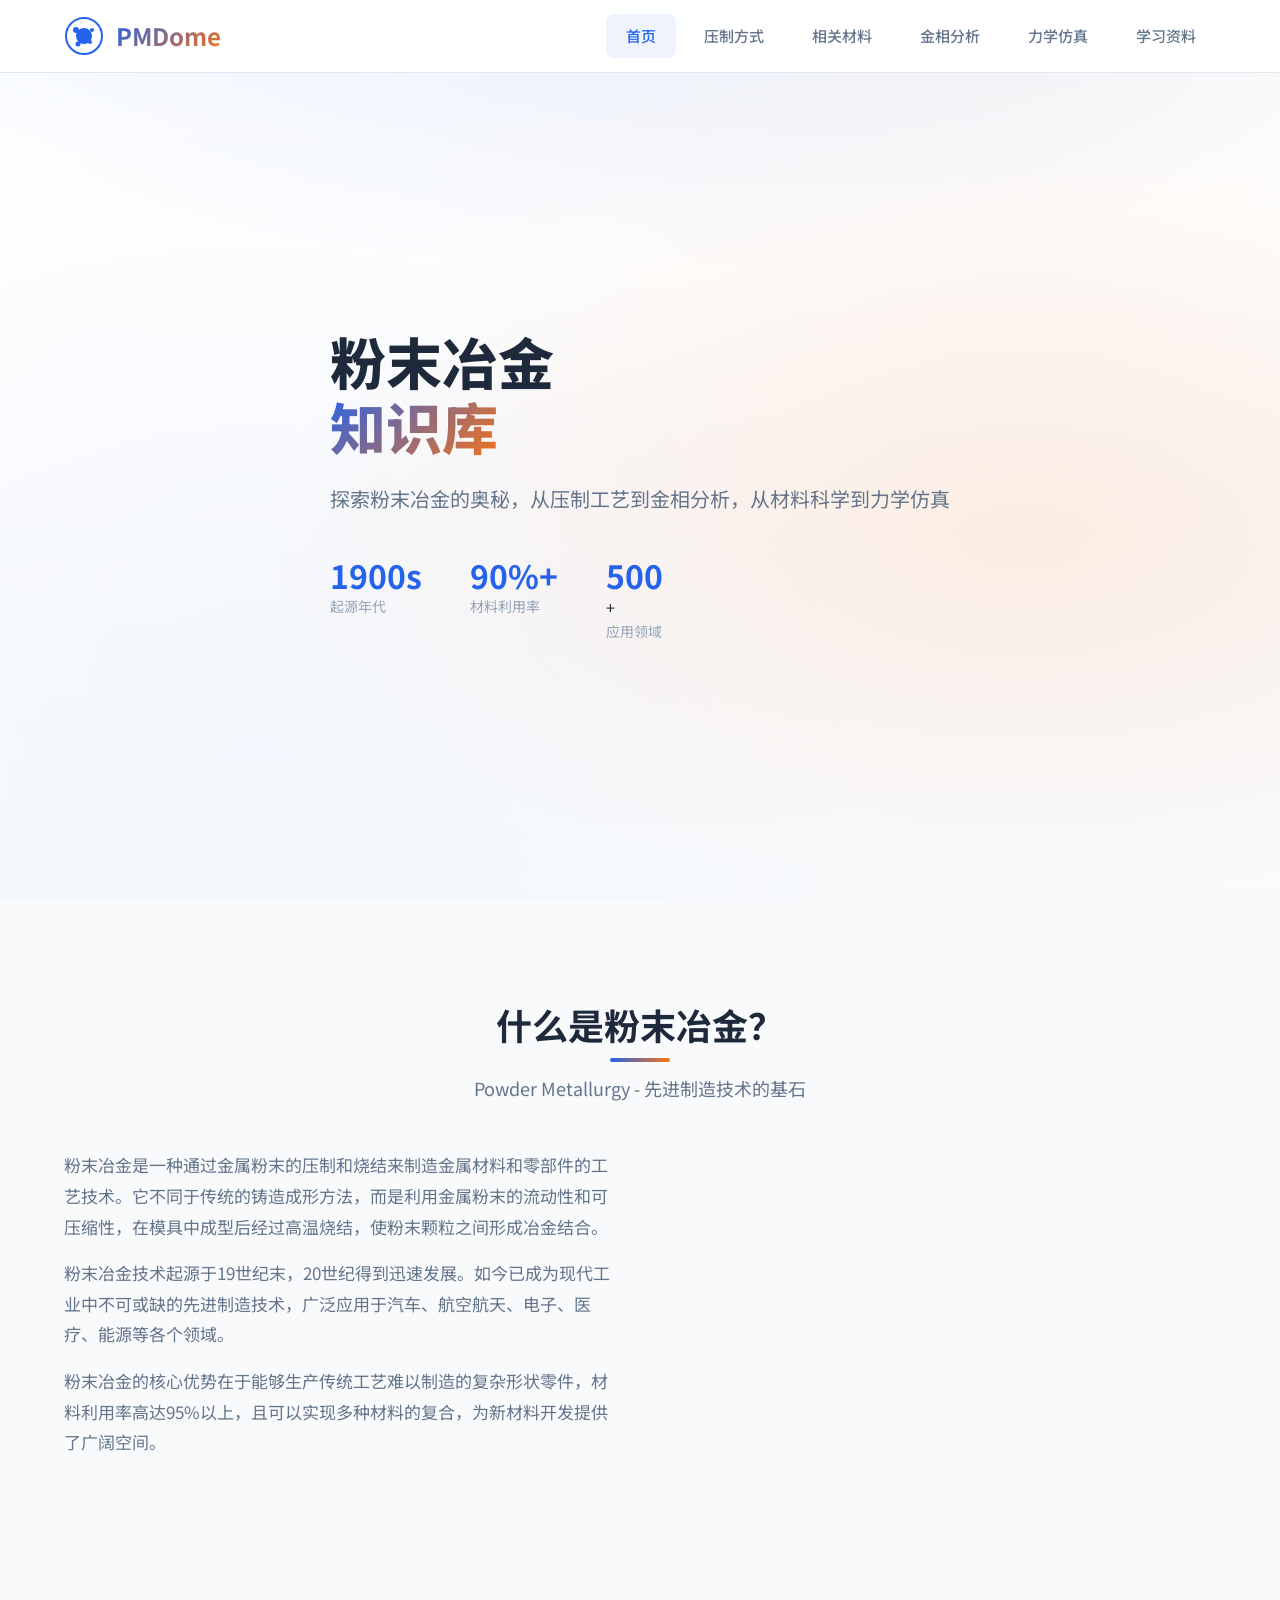
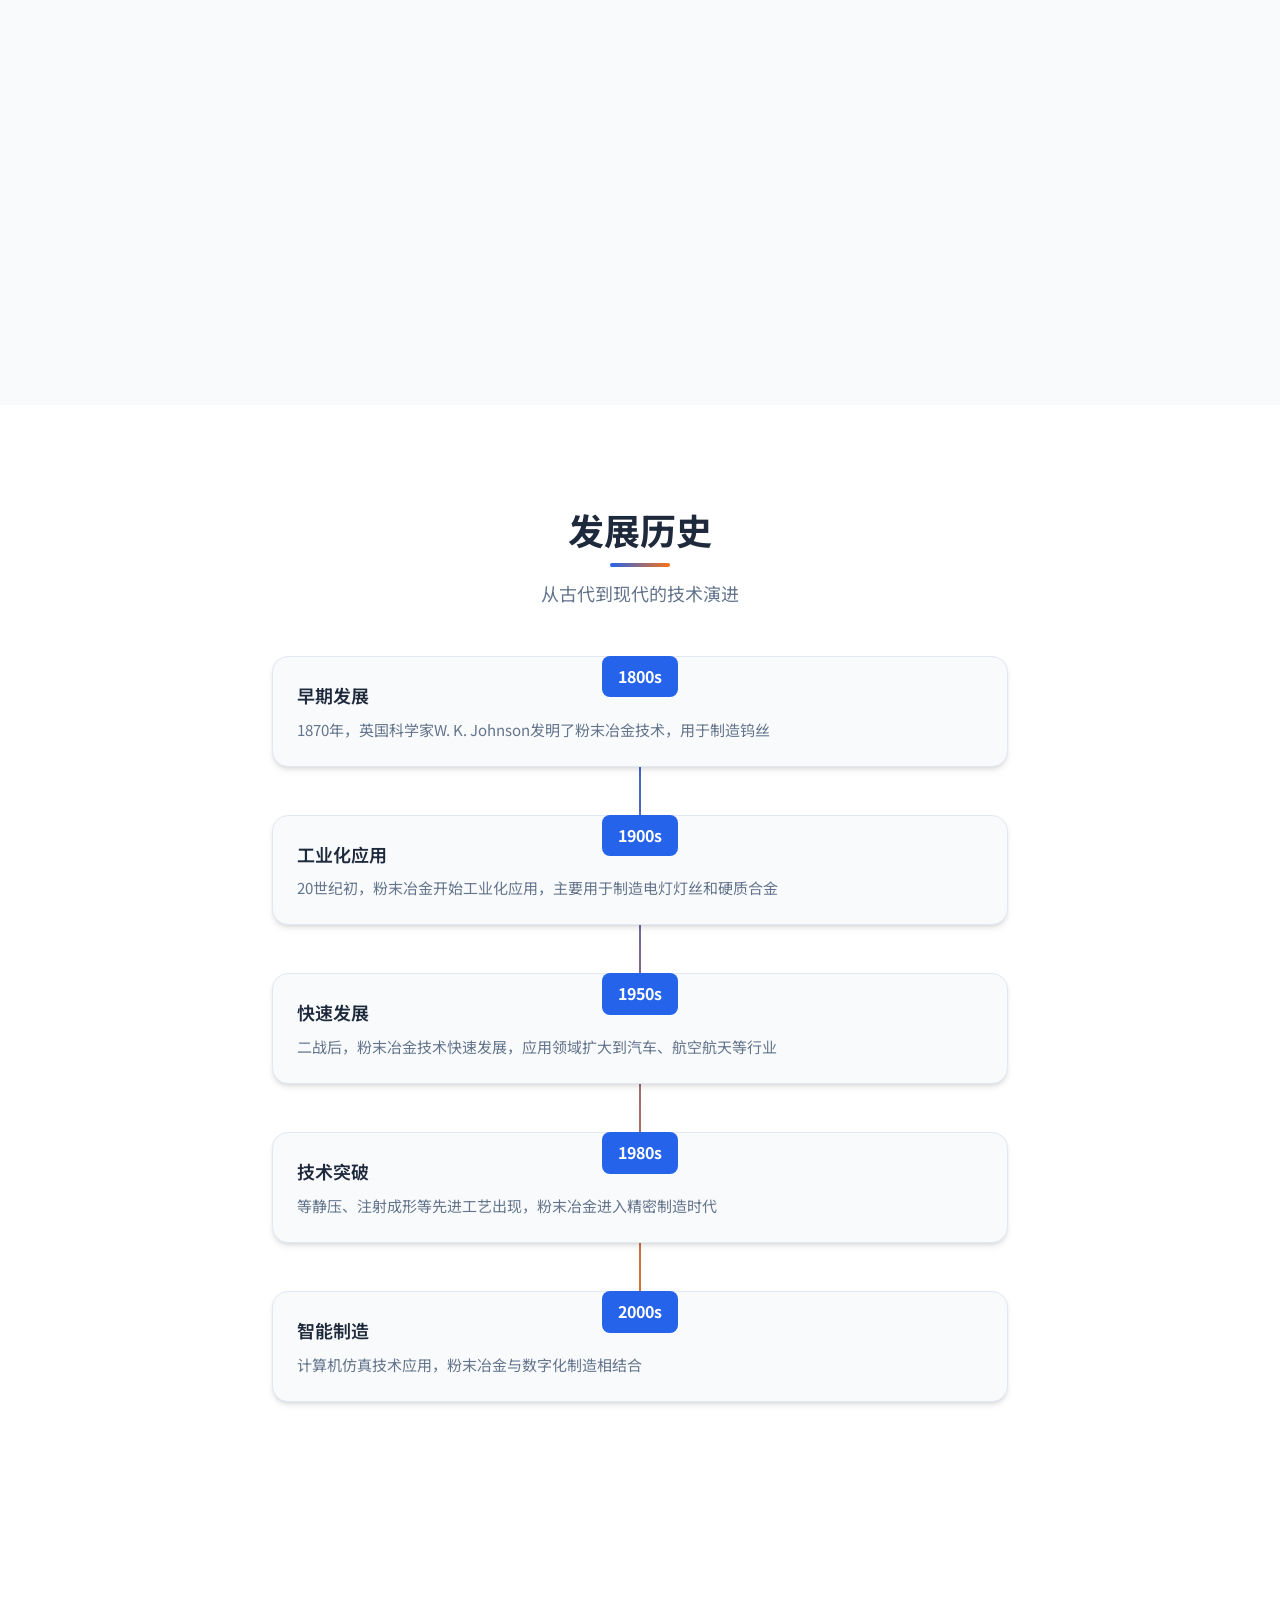
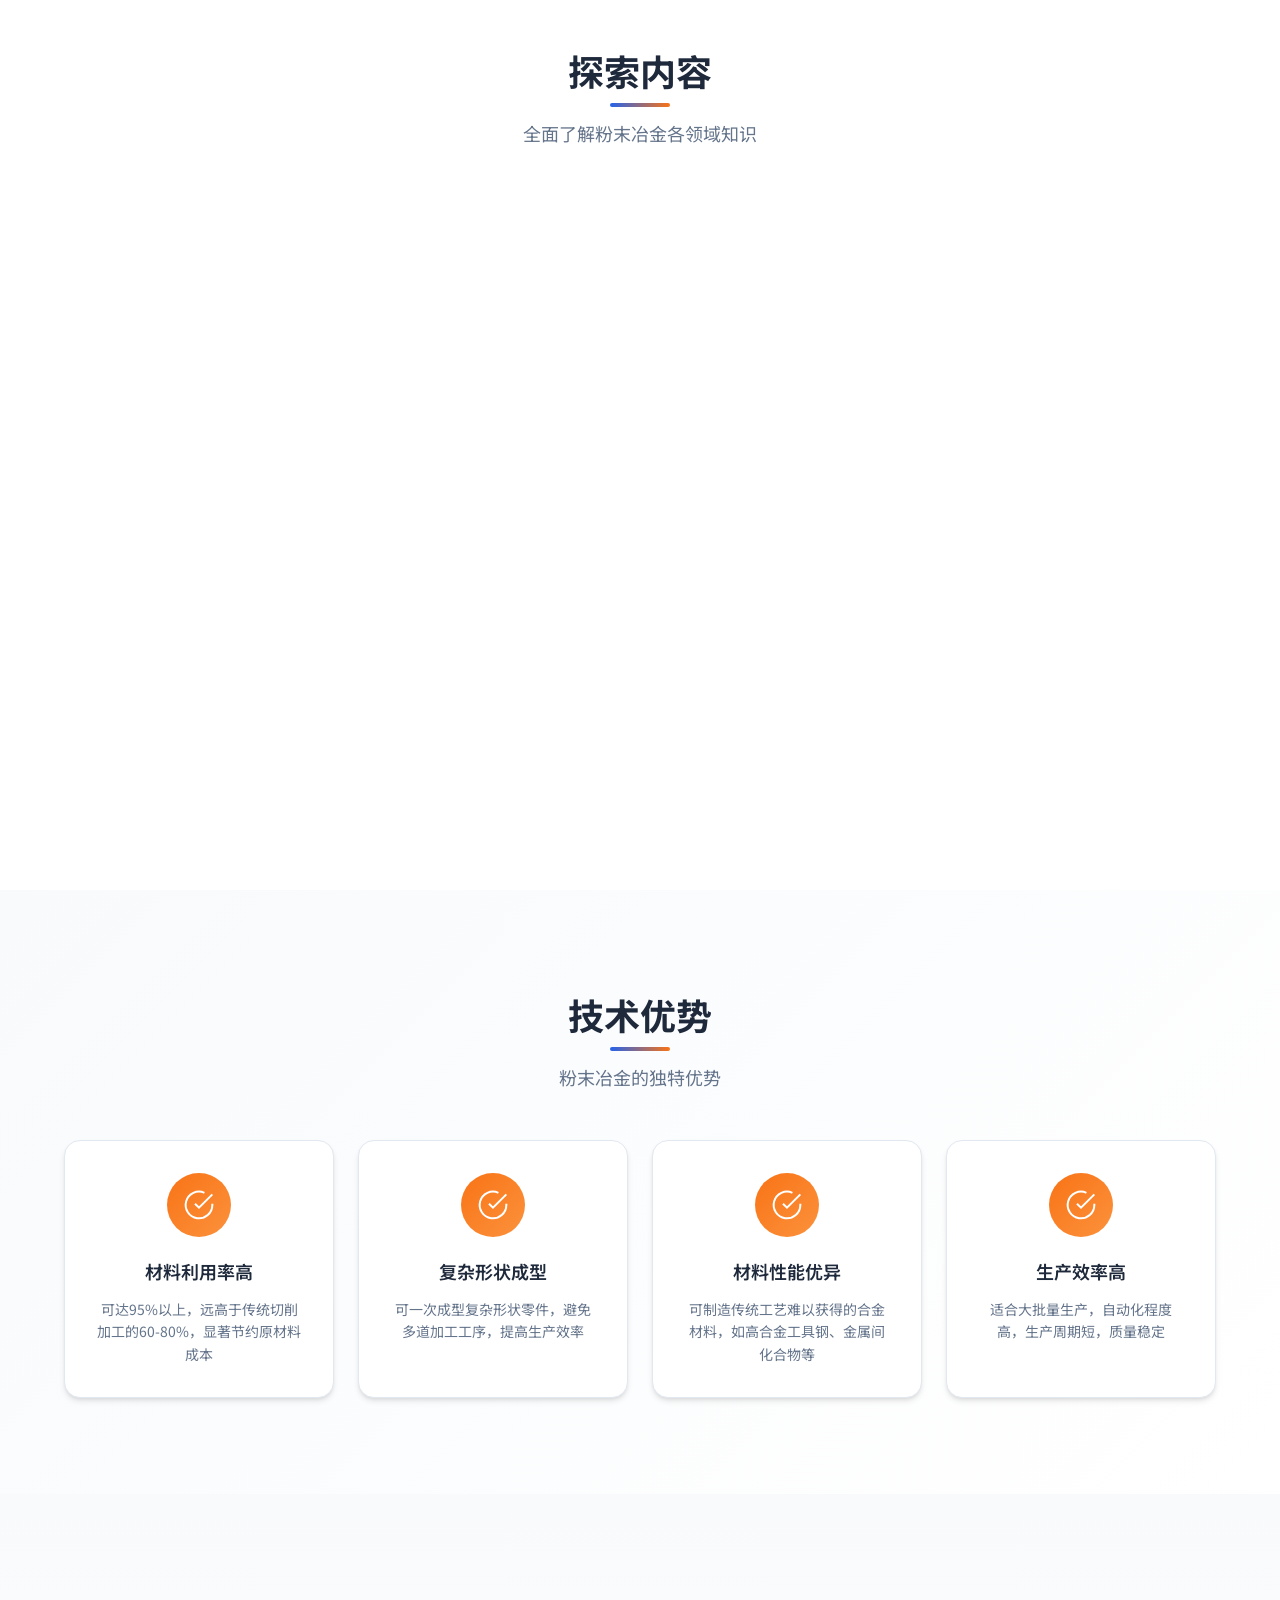
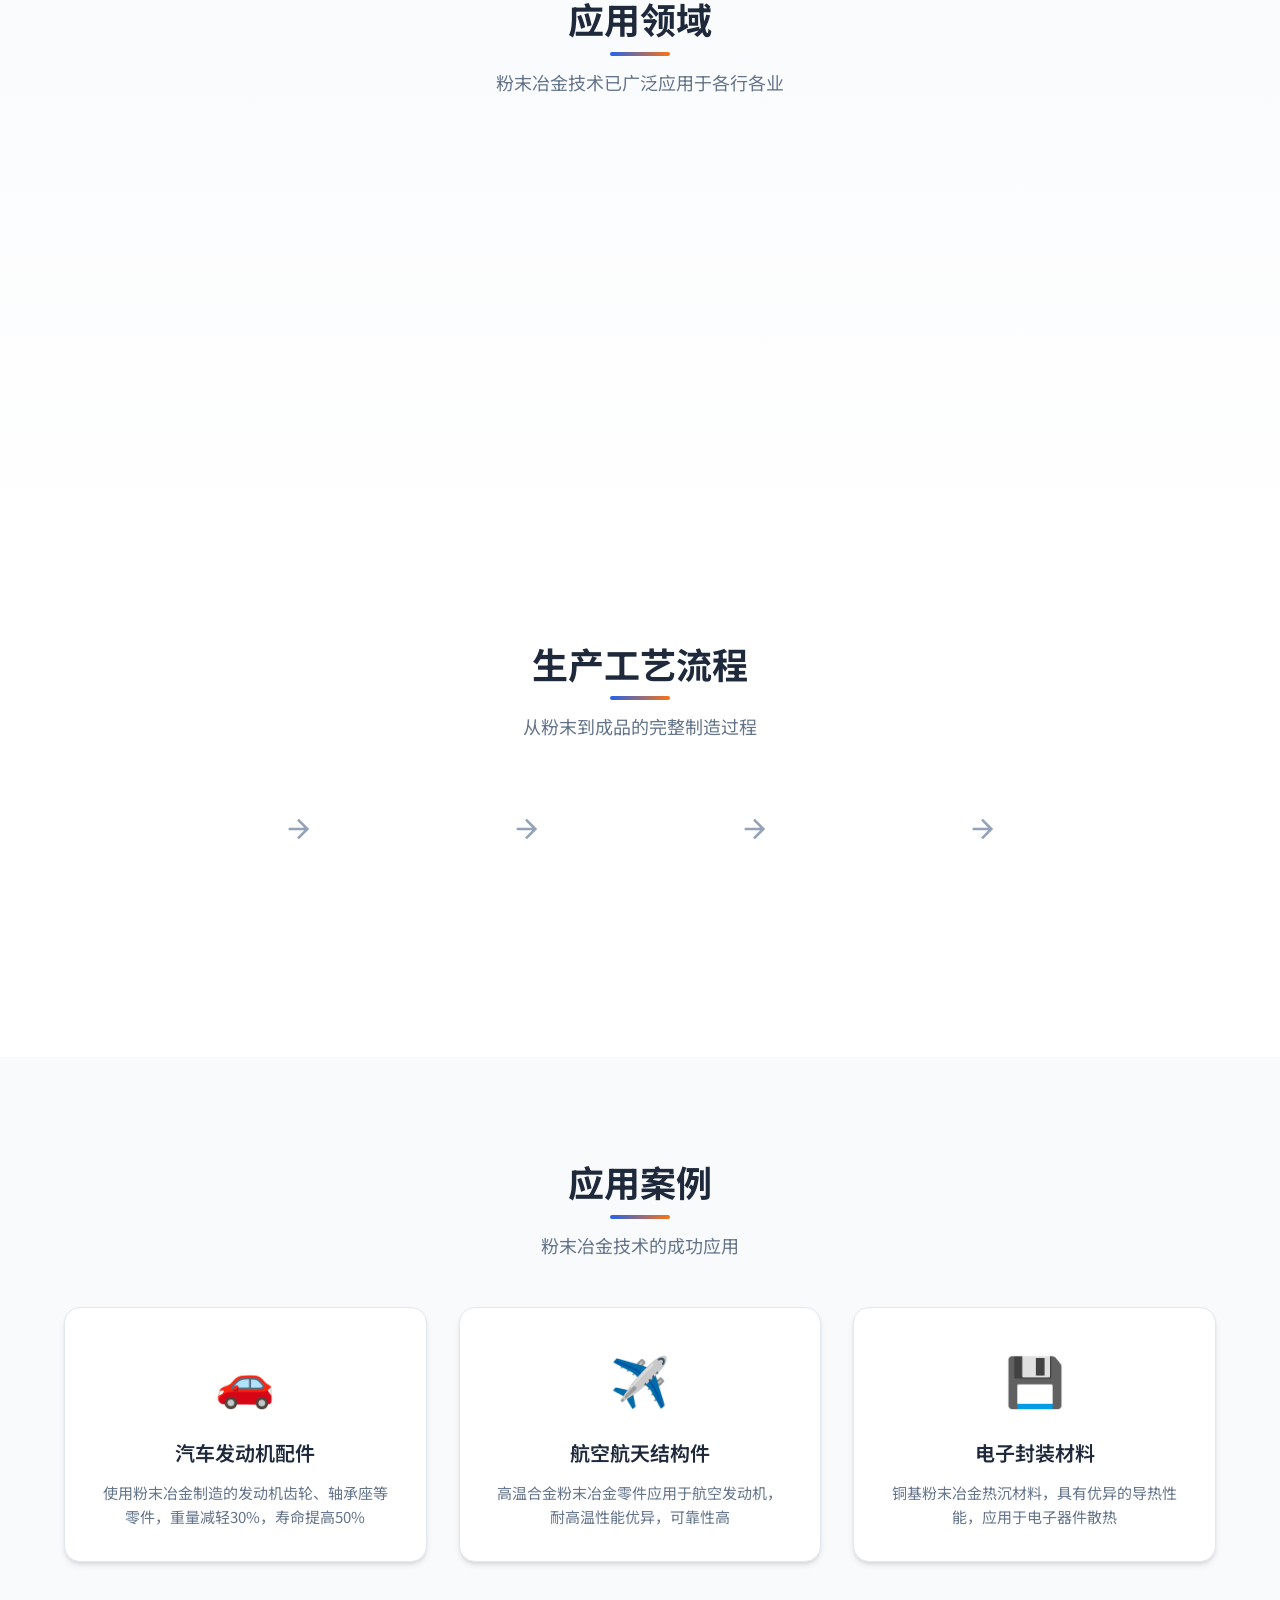
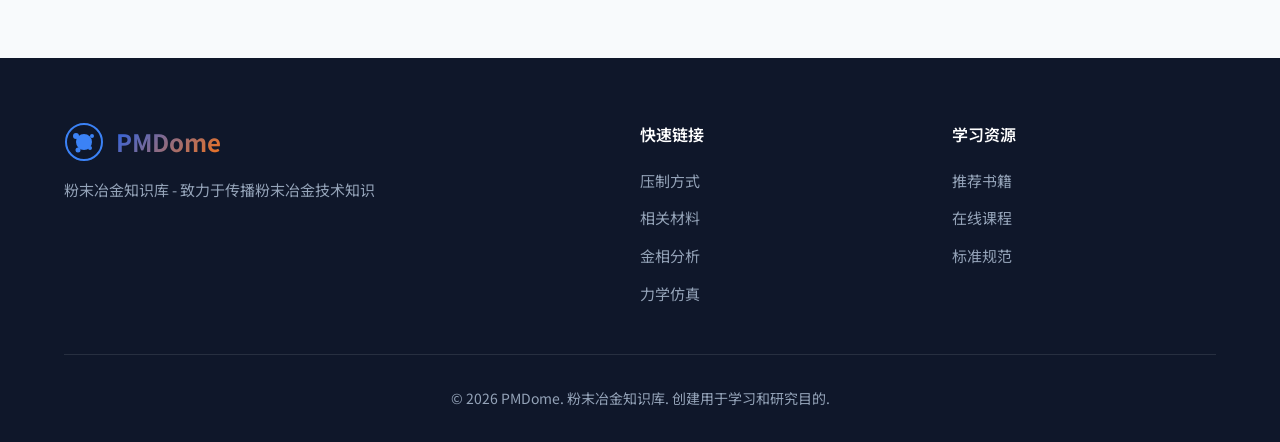
==== index.html @ c0cbd0a1 "Add files via upload" ====
<!DOCTYPE html>
<html lang="zh-CN">
<head>
    <meta charset="UTF-8">
    <meta name="viewport" content="width=device-width, initial-scale=1.0">
    <title>粉末冶金知识库 | PMDome</title>
    <link rel="stylesheet" href="css/style.css">
    <link rel="preconnect" href="https://fonts.googleapis.com">
    <link rel="preconnect" href="https://fonts.gstatic.com" crossorigin>
    <link href="https://fonts.googleapis.com/css2?family=Noto+Sans+SC:wght@300;400;500;700&family=Roboto:wght@300;400;500;700&display=swap" rel="stylesheet">
</head>
<body>
    <header class="header">
        <div class="container">
            <div class="logo">
                <svg class="logo-icon" viewBox="0 0 40 40" fill="none" xmlns="http://www.w3.org/2000/svg">
                    <circle cx="20" cy="20" r="18" stroke="currentColor" stroke-width="2"/>
                    <circle cx="20" cy="20" r="8" fill="currentColor"/>
                    <circle cx="12" cy="14" r="3" fill="currentColor"/>
                    <circle cx="28" cy="14" r="2" fill="currentColor"/>
                    <circle cx="14" cy="28" r="2.5" fill="currentColor"/>
                    <circle cx="26" cy="26" r="2" fill="currentColor"/>
                </svg>
                <span class="logo-text">PMDome</span>
            </div>
            <nav class="nav">
                <a href="index.html" class="nav-link active">首页</a>
                <a href="pages/compaction.html" class="nav-link">压制方式</a>
                <a href="pages/materials.html" class="nav-link">相关材料</a>
                <a href="pages/metallography.html" class="nav-link">金相分析</a>
                <a href="pages/simulation.html" class="nav-link">力学仿真</a>
                <a href="pages/resources.html" class="nav-link">学习资料</a>
            </nav>
            <button class="mobile-menu-btn" id="mobileMenuBtn">
                <span></span>
                <span></span>
                <span></span>
            </button>
        </div>
    </header>

    <main>
        <section class="hero">
            <div class="hero-bg"></div>
            <div class="container">
                <div class="hero-content">
                    <h1 class="hero-title">粉末冶金<br><span class="highlight">知识库</span></h1>
                    <p class="hero-subtitle">探索粉末冶金的奥秘，从压制工艺到金相分析，从材料科学到力学仿真</p>
                    <div class="hero-stats">
                        <div class="stat-item">
                            <span class="stat-number">1900s</span>
                            <span class="stat-label">起源年代</span>
                        </div>
                        <div class="stat-item">
                            <span class="stat-number">90%+</span>
                            <span class="stat-label">材料利用率</span>
                        </div>
                        <div class="stat-item">
                            <span class="stat-number">500</span>
                           + <span class="stat-label">应用领域</span>
                        </div>
                    </div>
                </div>
            </div>
        </section>

        <section class="intro">
            <div class="container">
                <div class="section-header">
                    <h2 class="section-title">什么是粉末冶金？</h2>
                    <p class="section-subtitle">Powder Metallurgy - 先进制造技术的基石</p>
                </div>
                <div class="intro-content">
                    <div class="intro-text">
                        <p>粉末冶金是一种通过金属粉末的压制和烧结来制造金属材料和零部件的工艺技术。它不同于传统的铸造成形方法，而是利用金属粉末的流动性和可压缩性，在模具中成型后经过高温烧结，使粉末颗粒之间形成冶金结合。</p>
                        <p>粉末冶金技术起源于19世纪末，20世纪得到迅速发展。如今已成为现代工业中不可或缺的先进制造技术，广泛应用于汽车、航空航天、电子、医疗、能源等各个领域。</p>
                        <p>粉末冶金的核心优势在于能够生产传统工艺难以制造的复杂形状零件，材料利用率高达95%以上，且可以实现多种材料的复合，为新材料开发提供了广阔空间。</p>
                    </div>
                    <div class="intro-features">
                        <div class="intro-card">
                            <div class="intro-icon">
                                <svg viewBox="0 0 24 24" fill="none" stroke="currentColor" stroke-width="1.5">
                                    <path d="M12 2L2 7l10 5 10-5-10-5zM2 17l10 5 10-5M2 12l10 5 10-5"/>
                                </svg>
                            </div>
                            <h3>工艺原理</h3>
                            <p>通过压制金属粉末成型并在保护气氛下烧结，生产金属材料或制品的工艺技术。</p>
                        </div>
                        <div class="intro-card">
                            <div class="intro-icon">
                                <svg viewBox="0 0 24 24" fill="none" stroke="currentColor" stroke-width="1.5">
                                    <circle cx="12" cy="12" r="3"/>
                                    <path d="M12 1v6m0 6v10M4.22 4.22l4.24 4.24m7.08 7.08l4.24 4.24M1 12h6m6 0h10M4.22 19.78l4.24-4.24m7.08-7.08l4.24-4.24"/>
                                </svg>
                            </div>
                            <h3>核心优势</h3>
                            <p>材料利用率高达95%以上，可实现复杂形状零件的一次成型，减少后续加工工序。</p>
                        </div>
                        <div class="intro-card">
                            <div class="intro-icon">
                                <svg viewBox="0 0 24 24" fill="none" stroke="currentColor" stroke-width="1.5">
                                    <path d="M14.7 6.3a1 1 0 0 0 0 1.4l1.6 1.6a1 1 0 0 0 1.4 0l3.77-3.77a6 6 0 0 1-7.94 7.94l-6.91 6.91a2.12 2.12 0 0 1-3-3l6.91-6.91a6 6 0 0 1 7.94-7.94l-3.76 3.76z"/>
                                </svg>
                            </div>
                            <h3>主要流程</h3>
                            <p>粉末制备 → 混合 → 压制成型 → 烧结 → 后处理，最终获得高性能金属制品。</p>
                        </div>
                    </div>
                </div>
            </div>
        </section>

        <section class="history">
            <div class="container">
                <div class="section-header">
                    <h2 class="section-title">发展历史</h2>
                    <p class="section-subtitle">从古代到现代的技术演进</p>
                </div>
                <div class="history-timeline">
                    <div class="timeline-item">
                        <div class="timeline-year">1800s</div>
                        <div class="timeline-content">
                            <h4>早期发展</h4>
                            <p>1870年，英国科学家W. K. Johnson发明了粉末冶金技术，用于制造钨丝</p>
                        </div>
                    </div>
                    <div class="timeline-item">
                        <div class="timeline-year">1900s</div>
                        <div class="timeline-content">
                            <h4>工业化应用</h4>
                            <p>20世纪初，粉末冶金开始工业化应用，主要用于制造电灯灯丝和硬质合金</p>
                        </div>
                    </div>
                    <div class="timeline-item">
                        <div class="timeline-year">1950s</div>
                        <div class="timeline-content">
                            <h4>快速发展</h4>
                            <p>二战后，粉末冶金技术快速发展，应用领域扩大到汽车、航空航天等行业</p>
                        </div>
                    </div>
                    <div class="timeline-item">
                        <div class="timeline-year">1980s</div>
                        <div class="timeline-content">
                            <h4>技术突破</h4>
                            <p>等静压、注射成形等先进工艺出现，粉末冶金进入精密制造时代</p>
                        </div>
                    </div>
                    <div class="timeline-item">
                        <div class="timeline-year">2000s</div>
                        <div class="timeline-content">
                            <h4>智能制造</h4>
                            <p>计算机仿真技术应用，粉末冶金与数字化制造相结合</p>
                        </div>
                    </div>
                </div>
            </div>
        </section>

        <section class="features">
            <div class="container">
                <div class="section-header">
                    <h2 class="section-title">探索内容</h2>
                    <p class="section-subtitle">全面了解粉末冶金各领域知识</p>
                </div>
                <div class="features-grid">
                    <a href="pages/compaction.html" class="feature-card">
                        <div class="feature-icon feature-1">
                            <svg viewBox="0 0 24 24" fill="none" stroke="currentColor" stroke-width="1.5">
                                <path d="M4 20h16M4 20V10m0 10l4-6m12 6V10m0 10l-4-6M12 4v6"/>
                            </svg>
                        </div>
                        <h3>压制方式</h3>
                        <p>手动压制、液压压制、等静压、粉末锻造等多种成型工艺介绍，详细讲解各工艺原理和应用场景</p>
                        <span class="feature-link">了解更多 →</span>
                    </a>
                    <a href="pages/materials.html" class="feature-card">
                        <div class="feature-icon feature-2">
                            <svg viewBox="0 0 24 24" fill="none" stroke="currentColor" stroke-width="1.5">
                                <path d="M20.84 4.61a5.5 5.5 0 0 0-7.78 0L12 5.67l-1.06-1.06a5.5 5.5 0 0 0-7.78 7.78l1.06 1.06L12 21.23l7.78-7.78 1.06-1.06a5.5 5.5 0 0 0 0-7.78z"/>
                            </svg>
                        </div>
                        <h3>相关材料</h3>
                        <p>铁基、铜基、钨基材料，硬质合金及复合材料详解，包括材料性能、应用领域和最新发展</p>
                        <span class="feature-link">了解更多 →</span>
                    </a>
                    <a href="pages/metallography.html" class="feature-card">
                        <div class="feature-icon feature-3">
                            <svg viewBox="0 0 24 24" fill="none" stroke="currentColor" stroke-width="1.5">
                                <circle cx="12" cy="12" r="10"/>
                                <circle cx="12" cy="12" r="6"/>
                                <circle cx="12" cy="12" r="2"/>
                            </svg>
                        </div>
                        <h3>金相分析</h3>
                        <p>样品制备、显微组织观察、孔隙分析与典型组织图谱，掌握粉末冶金材料的微观结构分析方法</p>
                        <span class="feature-link">了解更多 →</span>
                    </a>
                    <a href="pages/simulation.html" class="feature-card">
                        <div class="feature-icon feature-4">
                            <svg viewBox="0 0 24 24" fill="none" stroke="currentColor" stroke-width="1.5">
                                <rect x="2" y="3" width="20" height="14" rx="2" ry="2"/>
                                <path d="M8 21h8m-4-4v4"/>
                                <path d="M6 8l4 3-4 3m6 0h4"/>
                            </svg>
                        </div>
                        <h3>力学仿真</h3>
                        <p>压制、烧结过程仿真与有限元分析方法，利用数值模拟优化工艺参数</p>
                        <span class="feature-link">了解更多 →</span>
                    </a>
                </div>
            </div>
        </section>

        <section class="advantages">
            <div class="container">
                <div class="section-header">
                    <h2 class="section-title">技术优势</h2>
                    <p class="section-subtitle">粉末冶金的独特优势</p>
                </div>
                <div class="advantages-grid">
                    <div class="advantage-card">
                        <div class="advantage-icon">
                            <svg viewBox="0 0 24 24" fill="none" stroke="currentColor" stroke-width="1.5">
                                <path d="M22 11.08V12a10 10 0 1 1-5.93-9.14"/>
                                <polyline points="22 4 12 14.01 9 11.01"/>
                            </svg>
                        </div>
                        <h3>材料利用率高</h3>
                        <p>可达95%以上，远高于传统切削加工的60-80%，显著节约原材料成本</p>
                    </div>
                    <div class="advantage-card">
                        <div class="advantage-icon">
                            <svg viewBox="0 0 24 24" fill="none" stroke="currentColor" stroke-width="1.5">
                                <path d="M22 11.08V12a10 10 0 1 1-5.93-9.14"/>
                                <polyline points="22 4 12 14.01 9 11.01"/>
                            </svg>
                        </div>
                        <h3>复杂形状成型</h3>
                        <p>可一次成型复杂形状零件，避免多道加工工序，提高生产效率</p>
                    </div>
                    <div class="advantage-card">
                        <div class="advantage-icon">
                            <svg viewBox="0 0 24 24" fill="none" stroke="currentColor" stroke-width="1.5">
                                <path d="M22 11.08V12a10 10 0 1 1-5.93-9.14"/>
                                <polyline points="22 4 12 14.01 9 11.01"/>
                            </svg>
                        </div>
                        <h3>材料性能优异</h3>
                        <p>可制造传统工艺难以获得的合金材料，如高合金工具钢、金属间化合物等</p>
                    </div>
                    <div class="advantage-card">
                        <div class="advantage-icon">
                            <svg viewBox="0 0 24 24" fill="none" stroke="currentColor" stroke-width="1.5">
                                <path d="M22 11.08V12a10 10 0 1 1-5.93-9.14"/>
                                <polyline points="22 4 12 14.01 9 11.01"/>
                            </svg>
                        </div>
                        <h3>生产效率高</h3>
                        <p>适合大批量生产，自动化程度高，生产周期短，质量稳定</p>
                    </div>
                </div>
            </div>
        </section>

        <section class="applications">
            <div class="container">
                <div class="section-header">
                    <h2 class="section-title">应用领域</h2>
                    <p class="section-subtitle">粉末冶金技术已广泛应用于各行各业</p>
                </div>
                <div class="app-grid">
                    <div class="app-item">
                        <span class="app-icon">⚙️</span>
                        <span>汽车零部件</span>
                    </div>
                    <div class="app-item">
                        <span class="app-icon">✈️</span>
                        <span>航空航天</span>
                    </div>
                    <div class="app-item">
                        <span class="app-icon">🔧</span>
                        <span>机械制造</span>
                    </div>
                    <div class="app-item">
                        <span class="app-icon">💎</span>
                        <span>硬质合金</span>
                    </div>
                    <div class="app-item">
                        <span class="app-icon">🔋</span>
                        <span>新能源</span>
                    </div>
                    <div class="app-item">
                        <span class="app-icon">🏥</span>
                        <span>医疗器械</span>
                    </div>
                    <div class="app-item">
                        <span class="app-icon">🔩</span>
                        <span>五金工具</span>
                    </div>
                    <div class="app-item">
                        <span class="app-icon">🎯</span>
                        <span>精密零件</span>
                    </div>
                </div>
            </div>
        </section>

        <section class="process">
            <div class="container">
                <div class="section-header">
                    <h2 class="section-title">生产工艺流程</h2>
                    <p class="section-subtitle">从粉末到成品的完整制造过程</p>
                </div>
                <div class="process-flow">
                    <div class="process-step">
                        <div class="step-number">01</div>
                        <div class="step-content">
                            <h4>粉末制备</h4>
                            <p>通过机械法、物理法或化学法生产金属粉末，控制粒度和纯度</p>
                        </div>
                    </div>
                    <div class="process-arrow">
                        <svg viewBox="0 0 24 24" fill="none" stroke="currentColor" stroke-width="2">
                            <path d="M5 12h14m-7-7l7 7-7 7"/>
                        </svg>
                    </div>
                    <div class="process-step">
                        <div class="step-number">02</div>
                        <div class="step-content">
                            <h4>粉末混合</h4>
                            <p>按配方比例混合不同粉末，添加润滑剂和粘结剂</p>
                        </div>
                    </div>
                    <div class="process-arrow">
                        <svg viewBox="0 0 24 24" fill="none" stroke="currentColor" stroke-width="2">
                            <path d="M5 12h14m-7-7l7 7-7 7"/>
                        </svg>
                    </div>
                    <div class="process-step">
                        <div class="step-number">03</div>
                        <div class="step-content">
                            <h4>压制成型</h4>
                            <p>将粉末装入模具并施加压力成型，获得生坯</p>
                        </div>
                    </div>
                    <div class="process-arrow">
                        <svg viewBox="0 0 24 24" fill="none" stroke="currentColor" stroke-width="2">
                            <path d="M5 12h14m-7-7l7 7-7 7"/>
                        </svg>
                    </div>
                    <div class="process-step">
                        <div class="step-number">04</div>
                        <div class="step-content">
                            <h4>烧结处理</h4>
                            <p>在保护气氛下进行高温烧结，使粉末颗粒结合</p>
                        </div>
                    </div>
                    <div class="process-arrow">
                        <svg viewBox="0 0 24 24" fill="none" stroke="currentColor" stroke-width="2">
                            <path d="M5 12h14m-7-7l7 7-7 7"/>
                        </svg>
                    </div>
                    <div class="process-step">
                        <div class="step-number">05</div>
                        <div class="step-content">
                            <h4>后处理</h4>
                            <p>精整、整形、热处理等最终处理，获得成品</p>
                        </div>
                    </div>
                </div>
            </div>
        </section>

        <section class="case-studies">
            <div class="container">
                <div class="section-header">
                    <h2 class="section-title">应用案例</h2>
                    <p class="section-subtitle">粉末冶金技术的成功应用</p>
                </div>
                <div class="case-grid">
                    <div class="case-card">
                        <div class="case-icon">🚗</div>
                        <h3>汽车发动机配件</h3>
                        <p>使用粉末冶金制造的发动机齿轮、轴承座等零件，重量减轻30%，寿命提高50%</p>
                    </div>
                    <div class="case-card">
                        <div class="case-icon">✈️</div>
                        <h3>航空航天结构件</h3>
                        <p>高温合金粉末冶金零件应用于航空发动机，耐高温性能优异，可靠性高</p>
                    </div>
                    <div class="case-card">
                        <div class="case-icon">💾</div>
                        <h3>电子封装材料</h3>
                        <p>铜基粉末冶金热沉材料，具有优异的导热性能，应用于电子器件散热</p>
                    </div>
                </div>
            </div>
        </section>
    </main>

    <footer class="footer">
        <div class="container">
            <div class="footer-content">
                <div class="footer-brand">
                    <div class="logo">
                        <svg class="logo-icon" viewBox="0 0 40 40" fill="none" xmlns="http://www.w3.org/2000/svg">
                            <circle cx="20" cy="20" r="18" stroke="currentColor" stroke-width="2"/>
                            <circle cx="20" cy="20" r="8" fill="currentColor"/>
                            <circle cx="12" cy="14" r="3" fill="currentColor"/>
                            <circle cx="28" cy="14" r="2" fill="currentColor"/>
                            <circle cx="14" cy="28" r="2.5" fill="currentColor"/>
                            <circle cx="26" cy="26" r="2" fill="currentColor"/>
                        </svg>
                        <span class="logo-text">PMDome</span>
                    </div>
                    <p>粉末冶金知识库 - 致力于传播粉末冶金技术知识</p>
                </div>
                <div class="footer-links">
                    <h4>快速链接</h4>
                    <ul>
                        <li><a href="pages/compaction.html">压制方式</a></li>
                        <li><a href="pages/materials.html">相关材料</a></li>
                        <li><a href="pages/metallography.html">金相分析</a></li>
                        <li><a href="pages/simulation.html">力学仿真</a></li>
                    </ul>
                </div>
                <div class="footer-links">
                    <h4>学习资源</h4>
                    <ul>
                        <li><a href="pages/resources.html">推荐书籍</a></li>
                        <li><a href="pages/resources.html">在线课程</a></li>
                        <li><a href="pages/resources.html">标准规范</a></li>
                    </ul>
                </div>
            </div>
            <div class="footer-bottom">
                <p>© 2026 PMDome. 粉末冶金知识库. 创建用于学习和研究目的.</p>
            </div>
        </div>
    </footer>

    <div class="mobile-nav" id="mobileNav">
        <a href="index.html" class="mobile-nav-link active">首页</a>
        <a href="pages/compaction.html" class="mobile-nav-link">压制方式</a>
        <a href="pages/materials.html" class="mobile-nav-link">相关材料</a>
        <a href="pages/metallography.html" class="mobile-nav-link">金相分析</a>
        <a href="pages/simulation.html" class="mobile-nav-link">力学仿真</a>
        <a href="pages/resources.html" class="mobile-nav-link">学习资料</a>
    </div>

    <script src="js/main.js"></script>
</body>
</html>
---- css/style.css ----
:root {
    --primary: #2563eb;
    --primary-dark: #1d4ed8;
    --primary-light: #3b82f6;
    --secondary: #0f172a;
    --accent: #f97316;
    --accent-light: #fb923c;
    --success: #10b981;
    --warning: #f59e0b;
    --danger: #ef4444;
    --text-primary: #1e293b;
    --text-secondary: #64748b;
    --text-light: #94a3b8;
    --bg-primary: #ffffff;
    --bg-secondary: #f8fafc;
    --bg-tertiary: #f1f5f9;
    --bg-dark: #0f172a;
    --border: #e2e8f0;
    --shadow-sm: 0 1px 2px 0 rgba(0, 0, 0, 0.05);
    --shadow: 0 4px 6px -1px rgba(0, 0, 0, 0.1), 0 2px 4px -2px rgba(0, 0, 0, 0.1);
    --shadow-md: 0 10px 15px -3px rgba(0, 0, 0, 0.1), 0 4px 6px -4px rgba(0, 0, 0, 0.1);
    --shadow-lg: 0 20px 25px -5px rgba(0, 0, 0, 0.1), 0 8px 10px -6px rgba(0, 0, 0, 0.1);
    --shadow-xl: 0 25px 50px -12px rgba(0, 0, 0, 0.25);
    --radius-sm: 0.375rem;
    --radius: 0.5rem;
    --radius-md: 0.75rem;
    --radius-lg: 1rem;
    --radius-xl: 1.5rem;
    --transition: all 0.3s cubic-bezier(0.4, 0, 0.2, 1);
}

* {
    margin: 0;
    padding: 0;
    box-sizing: border-box;
}

html {
    scroll-behavior: smooth;
}

body {
    font-family: 'Noto Sans SC', 'Roboto', -apple-system, BlinkMacSystemFont, 'Segoe UI', sans-serif;
    font-size: 16px;
    line-height: 1.6;
    color: var(--text-primary);
    background: var(--bg-primary);
    overflow-x: hidden;
}

.container {
    max-width: 1200px;
    margin: 0 auto;
    padding: 0 1.5rem;
}

a {
    text-decoration: none;
    color: inherit;
    transition: var(--transition);
}

ul {
    list-style: none;
}

img {
    max-width: 100%;
    height: auto;
}

.section-header {
    text-align: center;
    margin-bottom: 3rem;
}

.section-title {
    font-size: 2.25rem;
    font-weight: 700;
    color: var(--text-primary);
    margin-bottom: 0.75rem;
    position: relative;
    display: inline-block;
}

.section-title::after {
    content: '';
    position: absolute;
    bottom: -8px;
    left: 50%;
    transform: translateX(-50%);
    width: 60px;
    height: 4px;
    background: linear-gradient(90deg, var(--primary), var(--accent));
    border-radius: 2px;
}

.section-subtitle {
    font-size: 1.125rem;
    color: var(--text-secondary);
    margin-top: 0.5rem;
}

.header {
    position: fixed;
    top: 0;
    left: 0;
    right: 0;
    z-index: 1000;
    background: rgba(255, 255, 255, 0.95);
    backdrop-filter: blur(10px);
    border-bottom: 1px solid var(--border);
    transition: var(--transition);
}

.header .container {
    display: flex;
    align-items: center;
    justify-content: space-between;
    height: 72px;
}

.logo {
    display: flex;
    align-items: center;
    gap: 0.75rem;
}

.logo-icon {
    width: 40px;
    height: 40px;
    color: var(--primary);
}

.logo-text {
    font-size: 1.5rem;
    font-weight: 700;
    background: linear-gradient(135deg, var(--primary), var(--accent));
    -webkit-background-clip: text;
    -webkit-text-fill-color: transparent;
    background-clip: text;
}

.nav {
    display: flex;
    align-items: center;
    gap: 0.5rem;
}

.nav-link {
    padding: 0.625rem 1.25rem;
    font-size: 0.9375rem;
    font-weight: 500;
    color: var(--text-secondary);
    border-radius: var(--radius);
    transition: var(--transition);
}

.nav-link:hover,
.nav-link.active {
    color: var(--primary);
    background: rgba(37, 99, 235, 0.08);
}

.mobile-menu-btn {
    display: none;
    flex-direction: column;
    gap: 5px;
    padding: 0.5rem;
    background: none;
    border: none;
    cursor: pointer;
}

.mobile-menu-btn span {
    display: block;
    width: 24px;
    height: 2px;
    background: var(--text-primary);
    border-radius: 2px;
    transition: var(--transition);
}

.mobile-nav {
    display: none;
    position: fixed;
    top: 72px;
    left: 0;
    right: 0;
    background: var(--bg-primary);
    border-bottom: 1px solid var(--border);
    padding: 1rem;
    z-index: 999;
    transform: translateY(-100%);
    opacity: 0;
    transition: var(--transition);
}

.mobile-nav.active {
    transform: translateY(0);
    opacity: 1;
}

.mobile-nav-link {
    display: block;
    padding: 0.875rem 1rem;
    font-size: 1rem;
    font-weight: 500;
    color: var(--text-secondary);
    border-radius: var(--radius);
}

.mobile-nav-link:hover,
.mobile-nav-link.active {
    color: var(--primary);
    background: rgba(37, 99, 235, 0.08);
}

.hero {
    position: relative;
    min-height: 100vh;
    display: flex;
    align-items: center;
    padding-top: 72px;
    overflow: hidden;
}

.hero-bg {
    position: absolute;
    inset: 0;
    background: 
        radial-gradient(ellipse 80% 50% at 50% -20%, rgba(37, 99, 235, 0.15), transparent),
        radial-gradient(ellipse 60% 40% at 80% 60%, rgba(249, 115, 22, 0.1), transparent),
        linear-gradient(180deg, var(--bg-primary) 0%, var(--bg-secondary) 100%);
}

.hero-bg::before {
    content: '';
    position: absolute;
    top: 0;
    left: 0;
    right: 0;
    bottom: 0;
    background-image: 
        radial-gradient(circle at 20% 80%, rgba(37, 99, 235, 0.03) 0%, transparent 50%),
        radial-gradient(circle at 80% 20%, rgba(249, 115, 22, 0.03) 0%, transparent 50%);
}

.hero-content {
    position: relative;
    z-index: 1;
    max-width: 700px;
}

.hero-title {
    font-size: 3.5rem;
    font-weight: 800;
    line-height: 1.15;
    color: var(--text-primary);
    margin-bottom: 1.5rem;
    animation: fadeInUp 0.8s ease-out;
}

.hero-title .highlight {
    background: linear-gradient(135deg, var(--primary), var(--accent));
    -webkit-background-clip: text;
    -webkit-text-fill-color: transparent;
    background-clip: text;
}

.hero-subtitle {
    font-size: 1.25rem;
    color: var(--text-secondary);
    margin-bottom: 2.5rem;
    line-height: 1.7;
    animation: fadeInUp 0.8s ease-out 0.1s both;
}

.hero-stats {
    display: flex;
    gap: 3rem;
    animation: fadeInUp 0.8s ease-out 0.2s both;
}

.stat-item {
    display: flex;
    flex-direction: column;
}

.stat-number {
    font-size: 2rem;
    font-weight: 700;
    color: var(--primary);
    line-height: 1.2;
}

.stat-label {
    font-size: 0.875rem;
    color: var(--text-light);
}

@keyframes fadeInUp {
    from {
        opacity: 0;
        transform: translateY(30px);
    }
    to {
        opacity: 1;
        transform: translateY(0);
    }
}

.intro {
    padding: 6rem 0;
    background: var(--bg-secondary);
}

.intro-content {
    display: grid;
    grid-template-columns: 1fr 1fr;
    gap: 3rem;
    align-items: start;
}

.intro-text {
    font-size: 1.0625rem;
    line-height: 1.8;
    color: var(--text-secondary);
}

.intro-text p {
    margin-bottom: 1rem;
}

.intro-features {
    display: flex;
    flex-direction: column;
    gap: 1.5rem;
}

.intro-card {
    background: var(--bg-primary);
    padding: 2rem;
    border-radius: var(--radius-lg);
    box-shadow: var(--shadow);
    transition: var(--transition);
    border: 1px solid var(--border);
}

.intro-card:hover {
    transform: translateY(-8px);
    box-shadow: var(--shadow-xl);
}

.intro-icon {
    width: 56px;
    height: 56px;
    display: flex;
    align-items: center;
    justify-content: center;
    background: linear-gradient(135deg, var(--primary), var(--primary-light));
    border-radius: var(--radius-md);
    margin-bottom: 1.25rem;
}

.intro-icon svg {
    width: 28px;
    height: 28px;
    color: white;
}

.intro-card h3 {
    font-size: 1.25rem;
    font-weight: 600;
    margin-bottom: 0.75rem;
    color: var(--text-primary);
}

.intro-card p {
    color: var(--text-secondary);
    font-size: 0.9375rem;
    line-height: 1.7;
}

.history {
    padding: 6rem 0;
    background: var(--bg-primary);
}

.history-timeline {
    position: relative;
    max-width: 800px;
    margin: 0 auto;
}

.history-timeline::before {
    content: '';
    position: absolute;
    left: 50%;
    top: 0;
    bottom: 0;
    width: 2px;
    background: linear-gradient(180deg, var(--primary), var(--accent));
    transform: translateX(-50%);
}

.timeline-item {
    display: flex;
    margin-bottom: 3rem;
    position: relative;
}

.timeline-item:nth-child(odd) {
    flex-direction: row-reverse;
}

.timeline-year {
    position: absolute;
    left: 50%;
    top: 0;
    transform: translateX(-50%);
    background: var(--primary);
    color: white;
    padding: 0.5rem 1rem;
    border-radius: var(--radius);
    font-weight: 700;
    font-size: 1rem;
    z-index: 1;
}

.timeline-content {
    flex: 1;
    background: var(--bg-secondary);
    padding: 1.5rem;
    border-radius: var(--radius-lg);
    box-shadow: var(--shadow);
    margin: 0 2rem;
    border: 1px solid var(--border);
}

.timeline-content h4 {
    font-size: 1.125rem;
    font-weight: 600;
    color: var(--text-primary);
    margin-bottom: 0.5rem;
}

.timeline-content p {
    color: var(--text-secondary);
    font-size: 0.9375rem;
    line-height: 1.6;
}

.advantages {
    padding: 6rem 0;
    background: linear-gradient(135deg, var(--bg-secondary) 0%, var(--bg-primary) 100%);
}

.advantages-grid {
    display: grid;
    grid-template-columns: repeat(4, 1fr);
    gap: 1.5rem;
}

.advantage-card {
    background: var(--bg-primary);
    padding: 2rem;
    border-radius: var(--radius-lg);
    box-shadow: var(--shadow);
    transition: var(--transition);
    border: 1px solid var(--border);
    text-align: center;
}

.advantage-card:hover {
    transform: translateY(-8px);
    box-shadow: var(--shadow-xl);
}

.advantage-icon {
    width: 64px;
    height: 64px;
    display: flex;
    align-items: center;
    justify-content: center;
    background: linear-gradient(135deg, var(--accent), var(--accent-light));
    border-radius: 50%;
    margin: 0 auto 1.25rem;
}

.advantage-icon svg {
    width: 32px;
    height: 32px;
    color: white;
}

.advantage-card h3 {
    font-size: 1.125rem;
    font-weight: 600;
    color: var(--text-primary);
    margin-bottom: 0.75rem;
}

.advantage-card p {
    color: var(--text-secondary);
    font-size: 0.875rem;
    line-height: 1.6;
}

.case-studies {
    padding: 6rem 0;
    background: var(--bg-secondary);
}

.case-grid {
    display: grid;
    grid-template-columns: repeat(3, 1fr);
    gap: 2rem;
}

.case-card {
    background: var(--bg-primary);
    padding: 2rem;
    border-radius: var(--radius-lg);
    box-shadow: var(--shadow);
    transition: var(--transition);
    border: 1px solid var(--border);
    text-align: center;
}

.case-card:hover {
    transform: translateY(-8px);
    box-shadow: var(--shadow-xl);
}

.case-icon {
    font-size: 3rem;
    margin-bottom: 1.25rem;
}

.case-card h3 {
    font-size: 1.25rem;
    font-weight: 600;
    color: var(--text-primary);
    margin-bottom: 0.75rem;
}

.case-card p {
    color: var(--text-secondary);
    font-size: 0.9375rem;
    line-height: 1.6;
}

@media (max-width: 1024px) {
    .intro-content {
        grid-template-columns: 1fr;
        gap: 2rem;
    }
    
    .advantages-grid {
        grid-template-columns: repeat(2, 1fr);
    }
    
    .case-grid {
        grid-template-columns: repeat(2, 1fr);
    }
    
    .history-timeline::before {
        left: 2rem;
    }
    
    .timeline-item {
        flex-direction: row !important;
        margin-left: 4rem;
    }
    
    .timeline-year {
        left: 2rem;
        transform: translateX(-50%);
    }
    
    .timeline-content {
        margin-left: 0;
        margin-right: 1rem;
    }
}

@media (max-width: 768px) {
    .advantages-grid {
        grid-template-columns: 1fr;
    }
    
    .case-grid {
        grid-template-columns: 1fr;
    }
    
    .history-timeline::before {
        left: 1rem;
    }
    
    .timeline-item {
        margin-left: 3rem;
    }
    
    .timeline-year {
        left: 1rem;
    }
    
    .timeline-content {
        padding: 1.25rem;
        margin-right: 0.5rem;
    }
}
.features {
    padding: 6rem 0;
    background: var(--bg-primary);
}

.features-grid {
    display: grid;
    grid-template-columns: repeat(2, 1fr);
    gap: 1.5rem;
}

.feature-card {
    display: block;
    background: var(--bg-secondary);
    padding: 2rem;
    border-radius: var(--radius-lg);
    border: 2px solid transparent;
    transition: var(--transition);
}

.feature-card:hover {
    border-color: var(--primary);
    transform: translateY(-4px);
    box-shadow: var(--shadow-lg);
}

.feature-icon {
    width: 64px;
    height: 64px;
    display: flex;
    align-items: center;
    justify-content: center;
    border-radius: var(--radius-md);
    margin-bottom: 1.25rem;
}

.feature-icon svg {
    width: 32px;
    height: 32px;
    color: white;
}

.feature-icon.feature-1 {
    background: linear-gradient(135deg, #2563eb, #3b82f6);
}

.feature-icon.feature-2 {
    background: linear-gradient(135deg, #7c3aed, #8b5cf6);
}

.feature-icon.feature-3 {
    background: linear-gradient(135deg, #059669, #10b981);
}

.feature-icon.feature-4 {
    background: linear-gradient(135deg, #dc2626, #ef4444);
}

.feature-card h3 {
    font-size: 1.375rem;
    font-weight: 600;
    margin-bottom: 0.625rem;
    color: var(--text-primary);
}

.feature-card p {
    color: var(--text-secondary);
    font-size: 0.9375rem;
    margin-bottom: 1rem;
    line-height: 1.6;
}

.feature-link {
    font-size: 0.9375rem;
    font-weight: 500;
    color: var(--primary);
}

.feature-card:hover .feature-link {
    color: var(--primary-dark);
}

.applications {
    padding: 6rem 0;
    background: linear-gradient(180deg, var(--bg-secondary) 0%, var(--bg-primary) 100%);
}

.app-grid {
    display: grid;
    grid-template-columns: repeat(4, 1fr);
    gap: 1.5rem;
}

.app-item {
    display: flex;
    flex-direction: column;
    align-items: center;
    gap: 0.75rem;
    padding: 1.5rem;
    background: var(--bg-primary);
    border-radius: var(--radius-lg);
    box-shadow: var(--shadow);
    transition: var(--transition);
    border: 1px solid var(--border);
}

.app-item:hover {
    transform: translateY(-4px);
    box-shadow: var(--shadow-md);
}

.app-icon {
    font-size: 2rem;
}

.app-item span:last-child {
    font-size: 0.9375rem;
    font-weight: 500;
    color: var(--text-primary);
    text-align: center;
}

.process {
    padding: 6rem 0;
    background: var(--bg-primary);
}

.process-flow {
    display: flex;
    align-items: flex-start;
    justify-content: center;
    gap: 0;
    flex-wrap: wrap;
}

.process-step {
    display: flex;
    flex-direction: column;
    align-items: center;
    text-align: center;
    max-width: 180px;
}

.step-number {
    width: 56px;
    height: 56px;
    display: flex;
    align-items: center;
    justify-content: center;
    background: linear-gradient(135deg, var(--primary), var(--accent));
    color: white;
    font-size: 1.25rem;
    font-weight: 700;
    border-radius: 50%;
    margin-bottom: 1rem;
    box-shadow: var(--shadow-md);
}

.step-content h4 {
    font-size: 1.125rem;
    font-weight: 600;
    color: var(--text-primary);
    margin-bottom: 0.5rem;
}

.step-content p {
    font-size: 0.875rem;
    color: var(--text-secondary);
    line-height: 1.5;
}

.process-arrow {
    display: flex;
    align-items: center;
    justify-content: center;
    padding: 1.5rem 0.5rem;
}

.process-arrow svg {
    width: 32px;
    height: 32px;
    color: var(--text-light);
}

.footer {
    background: var(--bg-dark);
    color: white;
    padding: 4rem 0 2rem;
}

.footer-content {
    display: grid;
    grid-template-columns: 2fr 1fr 1fr;
    gap: 3rem;
    margin-bottom: 3rem;
}

.footer-brand .logo {
    margin-bottom: 1rem;
}

.footer-brand .logo-icon {
    color: var(--primary-light);
}

.footer-brand .logo-text {
    color: white;
}

.footer-brand p {
    color: var(--text-light);
    font-size: 0.9375rem;
    line-height: 1.6;
}

.footer-links h4 {
    font-size: 1rem;
    font-weight: 600;
    margin-bottom: 1.25rem;
    color: white;
}

.footer-links ul {
    display: flex;
    flex-direction: column;
    gap: 0.75rem;
}

.footer-links a {
    color: var(--text-light);
    font-size: 0.9375rem;
    transition: var(--transition);
}

.footer-links a:hover {
    color: var(--primary-light);
}

.footer-bottom {
    text-align: center;
    padding-top: 2rem;
    border-top: 1px solid rgba(255, 255, 255, 0.1);
}

.footer-bottom p {
    color: var(--text-light);
    font-size: 0.875rem;
}

@media (max-width: 1024px) {
    .intro-grid {
        grid-template-columns: repeat(2, 1fr);
    }
    
    .intro-grid .intro-card:last-child {
        grid-column: span 2;
        max-width: 400px;
        margin: 0 auto;
    }
    
    .app-grid {
        grid-template-columns: repeat(3, 1fr);
    }
    
    .footer-content {
        grid-template-columns: 1fr 1fr;
    }
    
    .footer-brand {
        grid-column: span 2;
    }
}

@media (max-width: 768px) {
    .nav {
        display: none;
    }
    
    .mobile-menu-btn {
        display: flex;
    }
    
    .mobile-nav {
        display: block;
    }
    
    .hero-title {
        font-size: 2.5rem;
    }
    
    .hero-stats {
        flex-wrap: wrap;
        gap: 2rem;
    }
    
    .intro-grid {
        grid-template-columns: 1fr;
    }
    
    .intro-grid .intro-card:last-child {
        grid-column: span 1;
        max-width: none;
    }
    
    .features-grid {
        grid-template-columns: 1fr;
    }
    
    .app-grid {
        grid-template-columns: repeat(2, 1fr);
    }
    
    .process-flow {
        flex-direction: column;
        align-items: center;
    }
    
    .process-arrow {
        transform: rotate(90deg);
        padding: 0.5rem;
    }
    
    .footer-content {
        grid-template-columns: 1fr;
        gap: 2rem;
    }
    
    .footer-brand {
        grid-column: span 1;
    }
}

@media (max-width: 480px) {
    .hero-title {
        font-size: 2rem;
    }
    
    .hero-subtitle {
        font-size: 1rem;
    }
    
    .section-title {
        font-size: 1.75rem;
    }
    
    .app-grid {
        grid-template-columns: 1fr 1fr;
        gap: 1rem;
    }
    
    .app-item {
        padding: 1rem;
    }
}
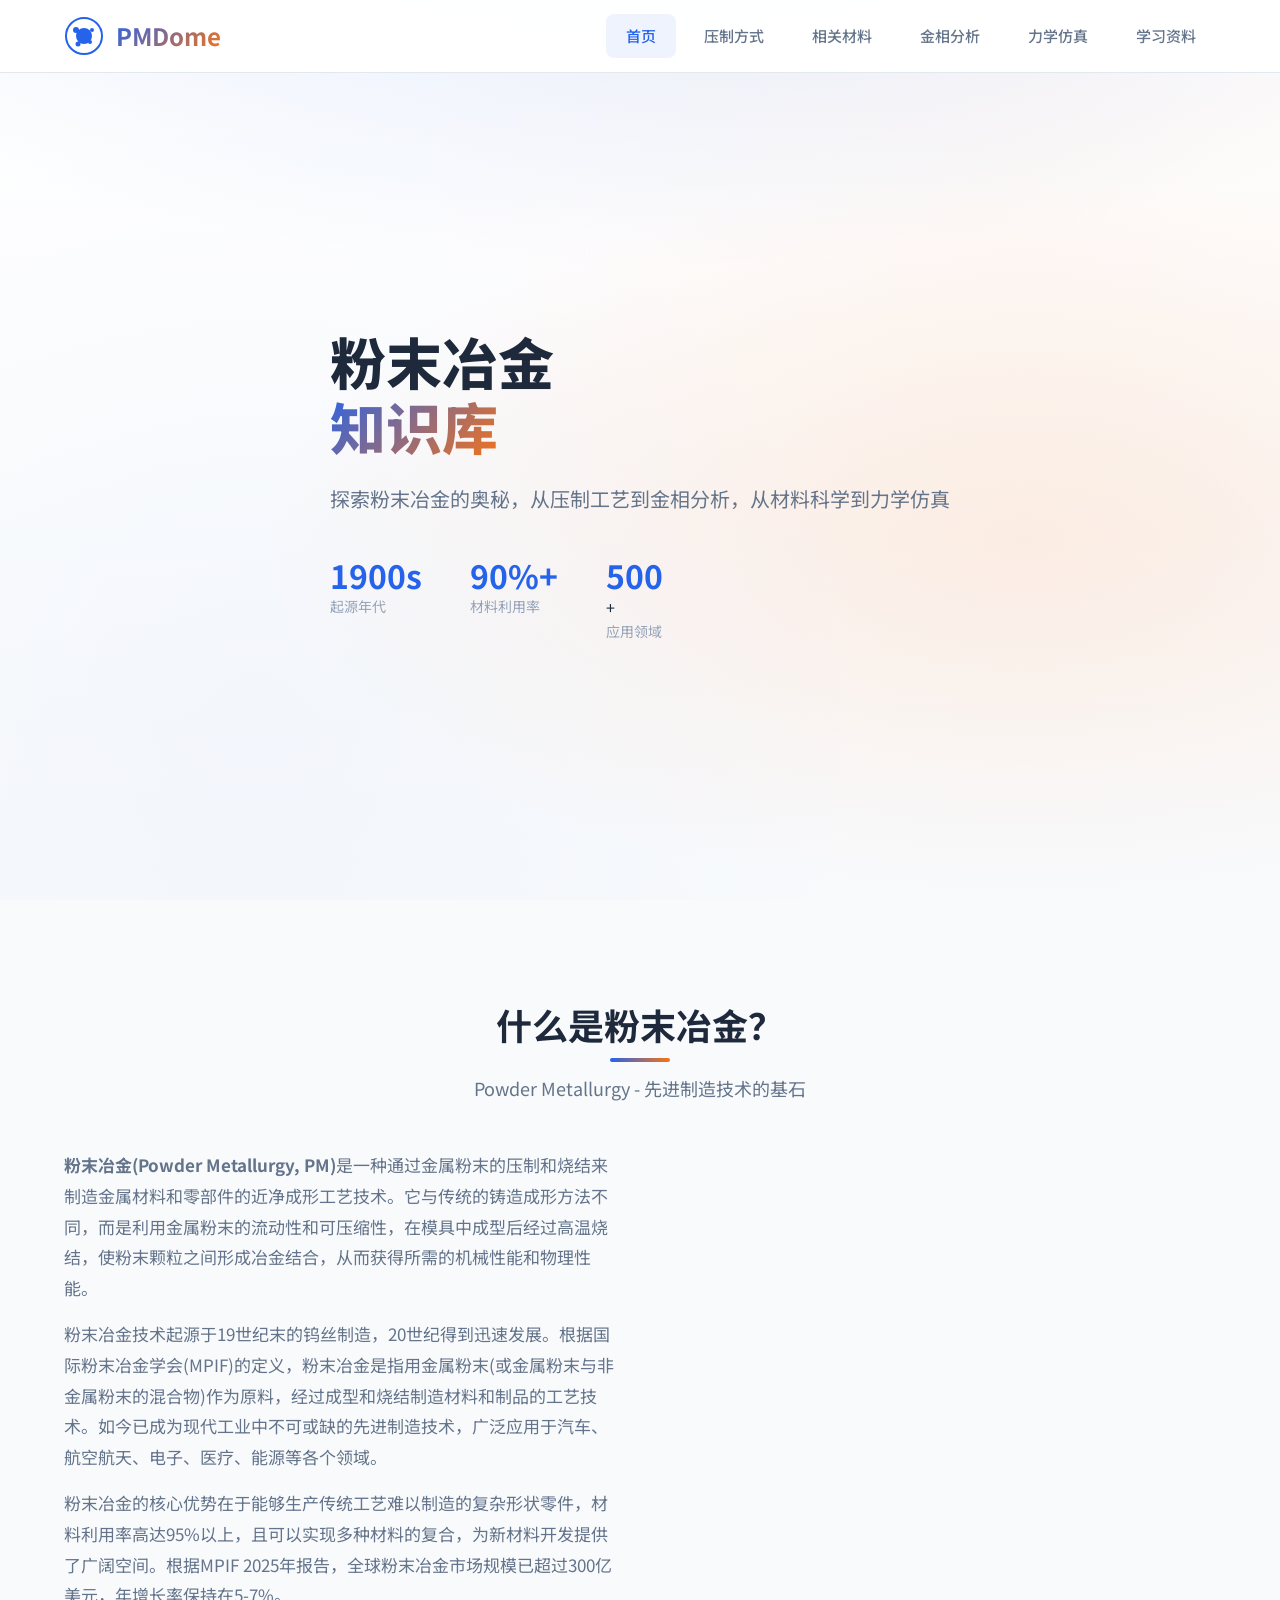
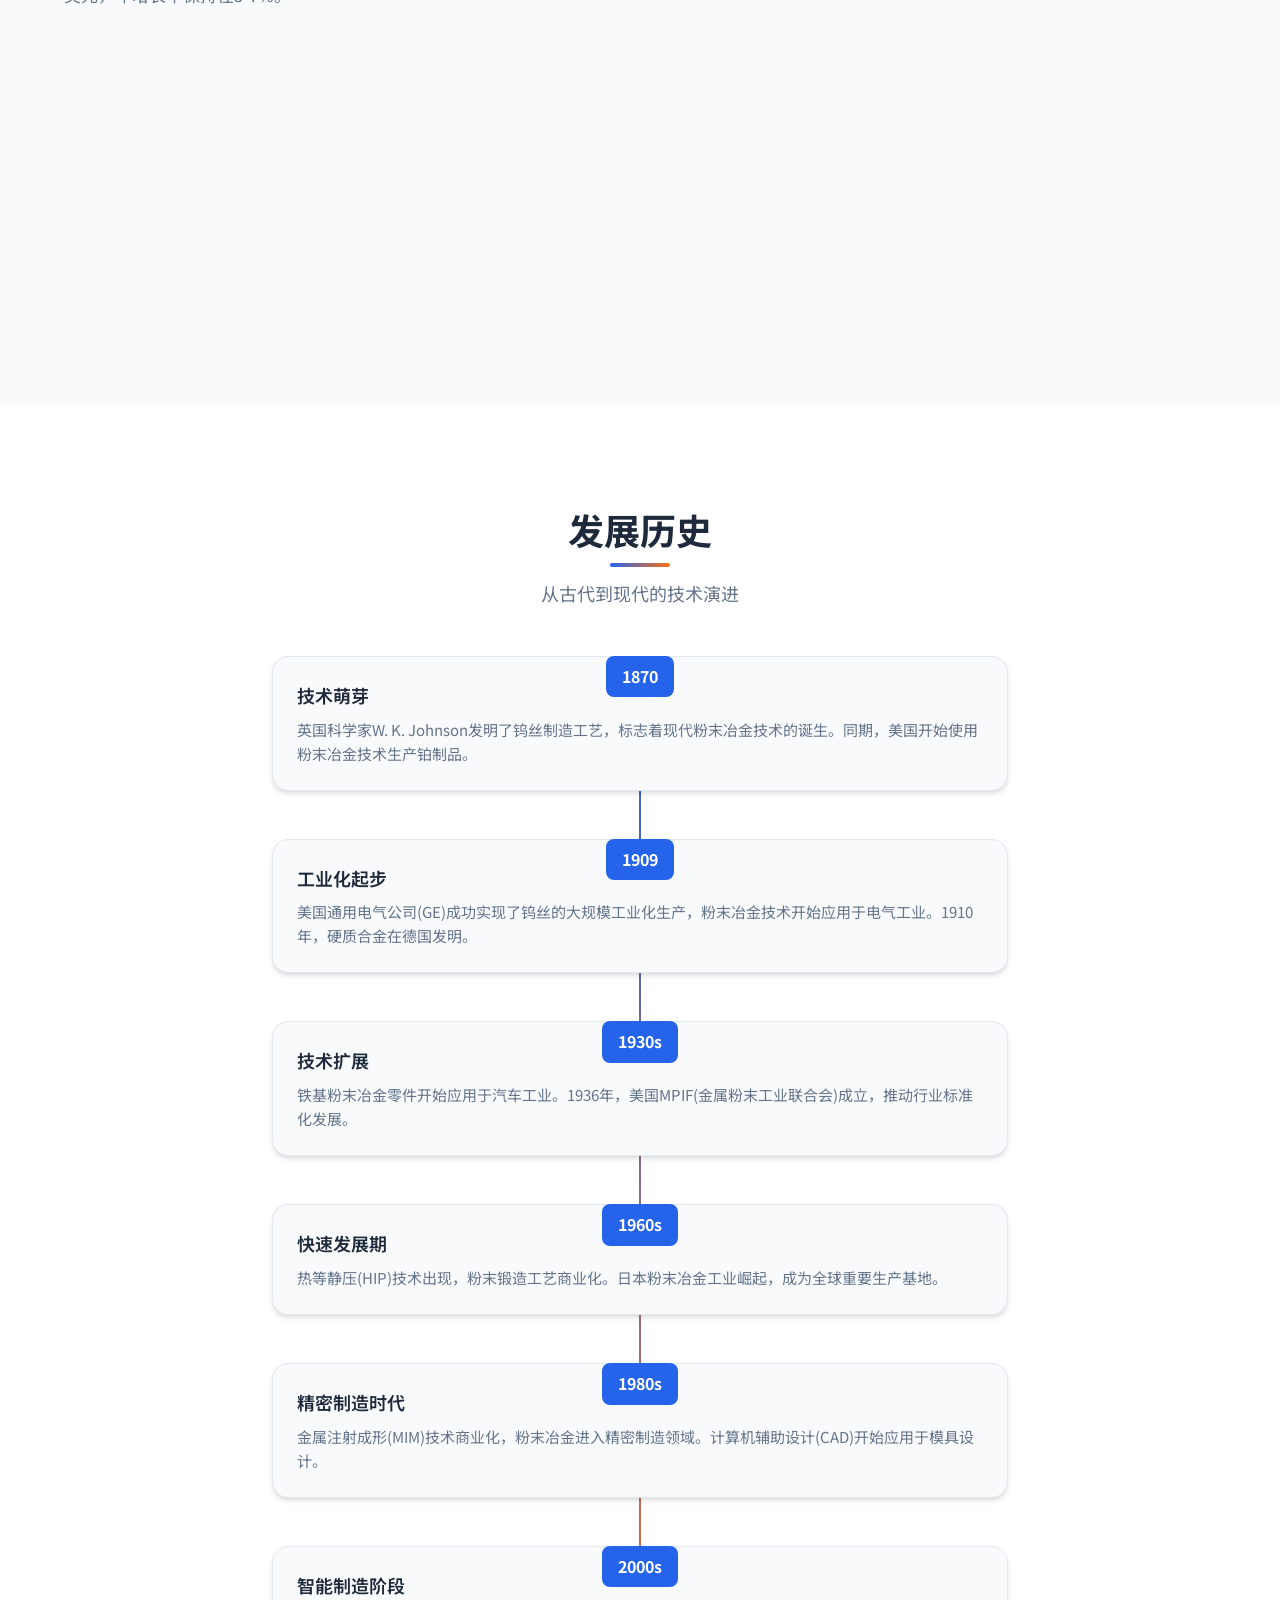
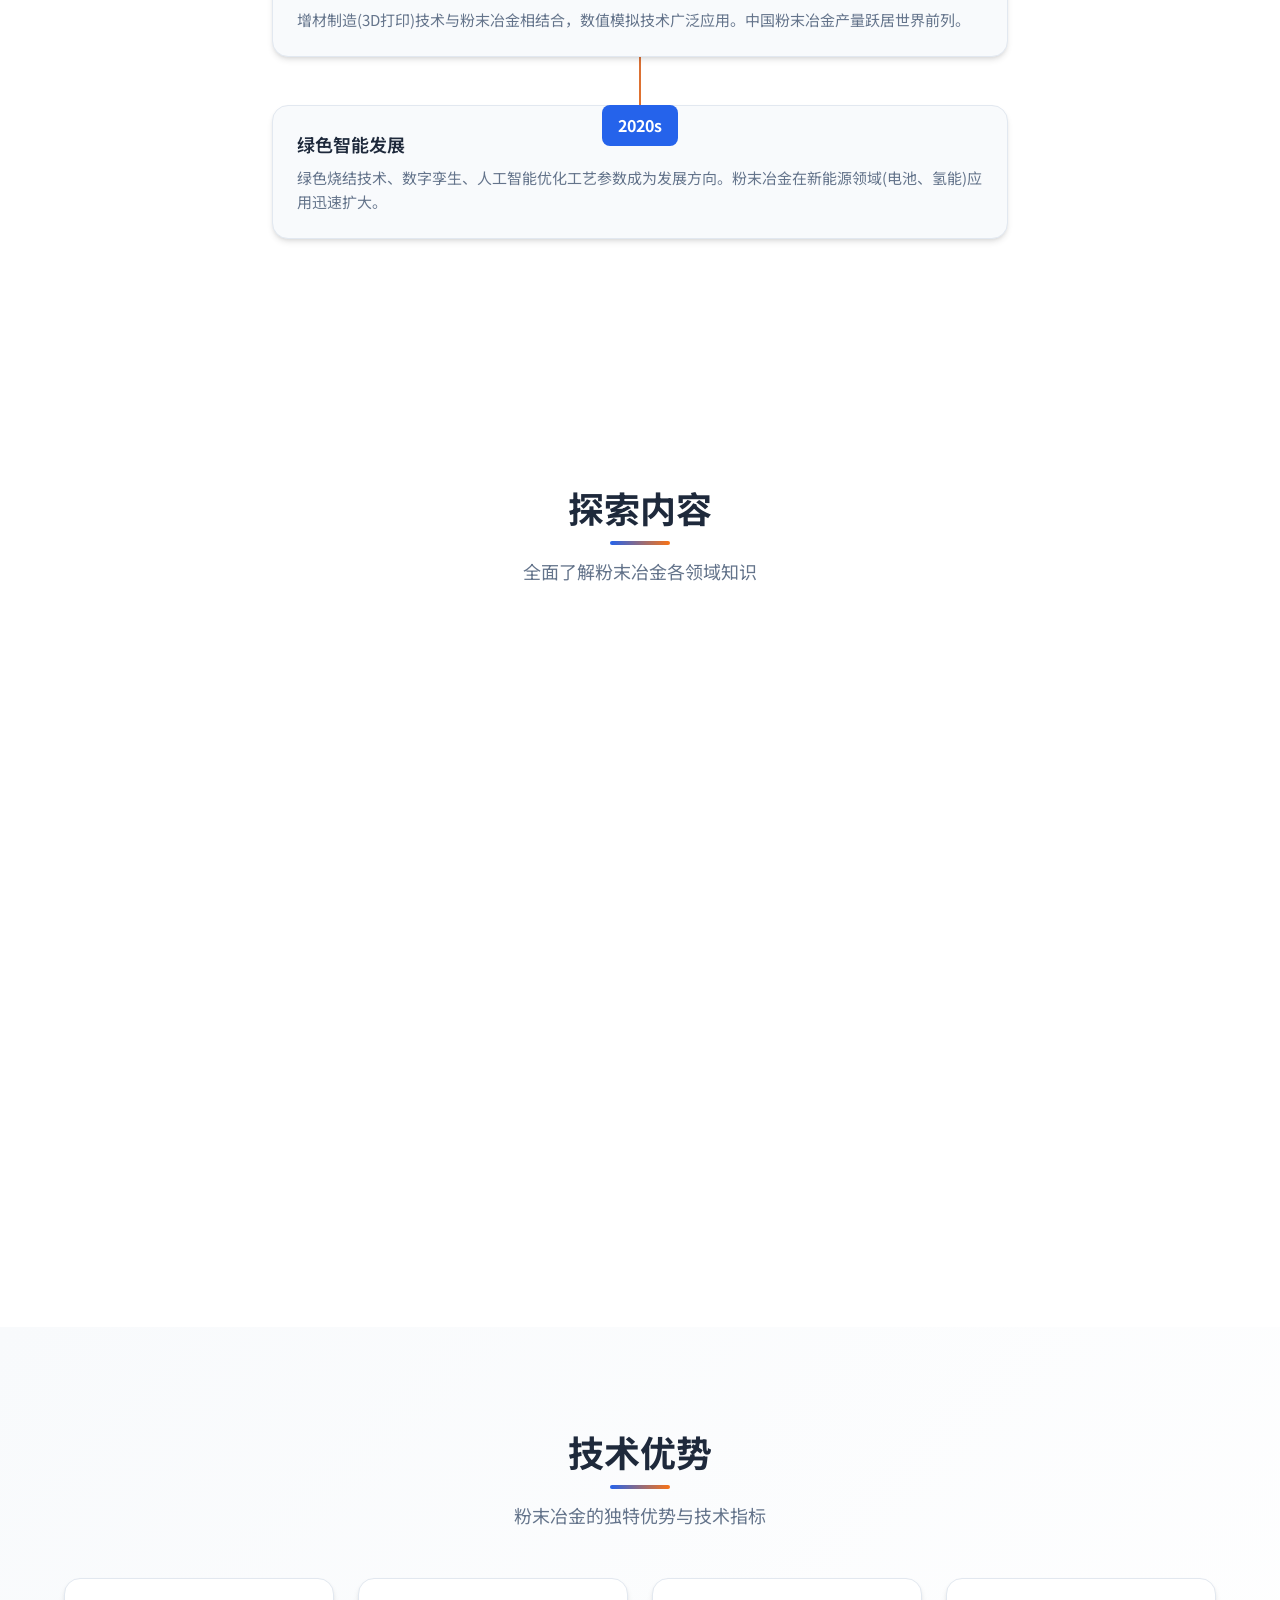
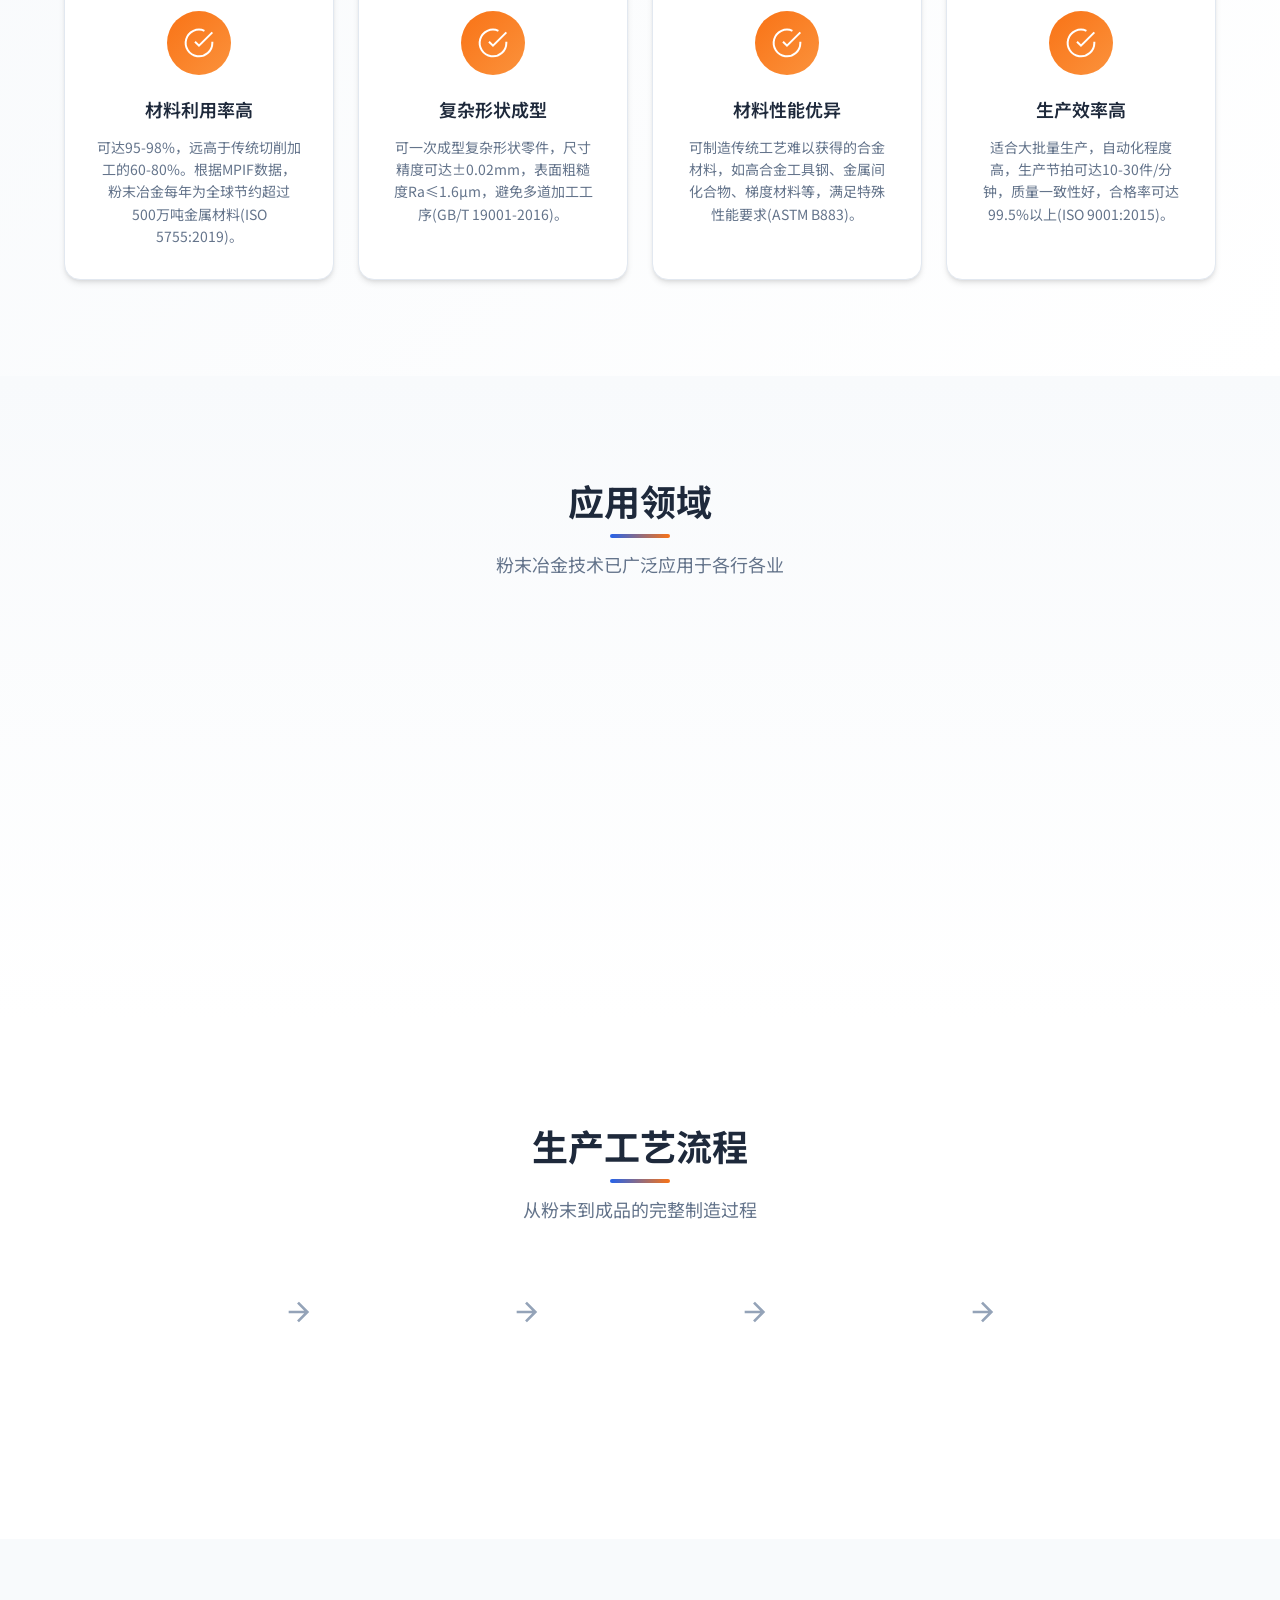
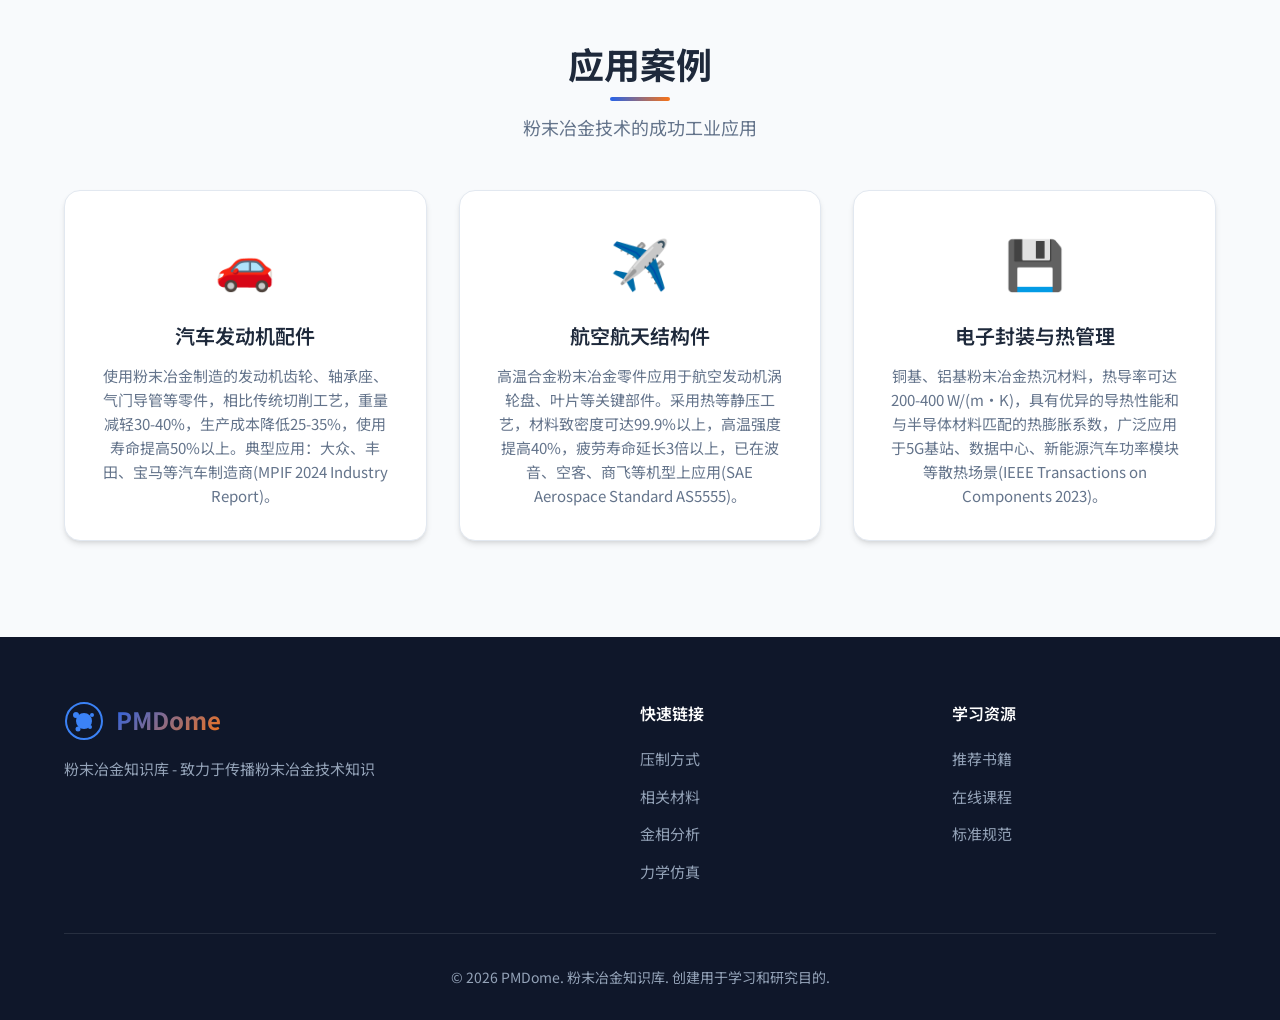
==== commit 2104b976: "全仓库更新：替换为全新内容" ====
--- a/index.html
+++ b/index.html
@@ -1,453 +1,467 @@
-<!DOCTYPE html>
-<html lang="zh-CN">
-<head>
-    <meta charset="UTF-8">
-    <meta name="viewport" content="width=device-width, initial-scale=1.0">
-    <title>粉末冶金知识库 | PMDome</title>
-    <link rel="stylesheet" href="css/style.css">
-    <link rel="preconnect" href="https://fonts.googleapis.com">
-    <link rel="preconnect" href="https://fonts.gstatic.com" crossorigin>
-    <link href="https://fonts.googleapis.com/css2?family=Noto+Sans+SC:wght@300;400;500;700&family=Roboto:wght@300;400;500;700&display=swap" rel="stylesheet">
-</head>
-<body>
-    <header class="header">
-        <div class="container">
-            <div class="logo">
-                <svg class="logo-icon" viewBox="0 0 40 40" fill="none" xmlns="http://www.w3.org/2000/svg">
-                    <circle cx="20" cy="20" r="18" stroke="currentColor" stroke-width="2"/>
-                    <circle cx="20" cy="20" r="8" fill="currentColor"/>
-                    <circle cx="12" cy="14" r="3" fill="currentColor"/>
-                    <circle cx="28" cy="14" r="2" fill="currentColor"/>
-                    <circle cx="14" cy="28" r="2.5" fill="currentColor"/>
-                    <circle cx="26" cy="26" r="2" fill="currentColor"/>
-                </svg>
-                <span class="logo-text">PMDome</span>
-            </div>
-            <nav class="nav">
-                <a href="index.html" class="nav-link active">首页</a>
-                <a href="pages/compaction.html" class="nav-link">压制方式</a>
-                <a href="pages/materials.html" class="nav-link">相关材料</a>
-                <a href="pages/metallography.html" class="nav-link">金相分析</a>
-                <a href="pages/simulation.html" class="nav-link">力学仿真</a>
-                <a href="pages/resources.html" class="nav-link">学习资料</a>
-            </nav>
-            <button class="mobile-menu-btn" id="mobileMenuBtn">
-                <span></span>
-                <span></span>
-                <span></span>
-            </button>
-        </div>
-    </header>
-
-    <main>
-        <section class="hero">
-            <div class="hero-bg"></div>
-            <div class="container">
-                <div class="hero-content">
-                    <h1 class="hero-title">粉末冶金<br><span class="highlight">知识库</span></h1>
-                    <p class="hero-subtitle">探索粉末冶金的奥秘，从压制工艺到金相分析，从材料科学到力学仿真</p>
-                    <div class="hero-stats">
-                        <div class="stat-item">
-                            <span class="stat-number">1900s</span>
-                            <span class="stat-label">起源年代</span>
-                        </div>
-                        <div class="stat-item">
-                            <span class="stat-number">90%+</span>
-                            <span class="stat-label">材料利用率</span>
-                        </div>
-                        <div class="stat-item">
-                            <span class="stat-number">500</span>
-                           + <span class="stat-label">应用领域</span>
-                        </div>
-                    </div>
-                </div>
-            </div>
-        </section>
-
-        <section class="intro">
-            <div class="container">
-                <div class="section-header">
-                    <h2 class="section-title">什么是粉末冶金？</h2>
-                    <p class="section-subtitle">Powder Metallurgy - 先进制造技术的基石</p>
-                </div>
-                <div class="intro-content">
-                    <div class="intro-text">
-                        <p>粉末冶金是一种通过金属粉末的压制和烧结来制造金属材料和零部件的工艺技术。它不同于传统的铸造成形方法，而是利用金属粉末的流动性和可压缩性，在模具中成型后经过高温烧结，使粉末颗粒之间形成冶金结合。</p>
-                        <p>粉末冶金技术起源于19世纪末，20世纪得到迅速发展。如今已成为现代工业中不可或缺的先进制造技术，广泛应用于汽车、航空航天、电子、医疗、能源等各个领域。</p>
-                        <p>粉末冶金的核心优势在于能够生产传统工艺难以制造的复杂形状零件，材料利用率高达95%以上，且可以实现多种材料的复合，为新材料开发提供了广阔空间。</p>
-                    </div>
-                    <div class="intro-features">
-                        <div class="intro-card">
-                            <div class="intro-icon">
-                                <svg viewBox="0 0 24 24" fill="none" stroke="currentColor" stroke-width="1.5">
-                                    <path d="M12 2L2 7l10 5 10-5-10-5zM2 17l10 5 10-5M2 12l10 5 10-5"/>
-                                </svg>
-                            </div>
-                            <h3>工艺原理</h3>
-                            <p>通过压制金属粉末成型并在保护气氛下烧结，生产金属材料或制品的工艺技术。</p>
-                        </div>
-                        <div class="intro-card">
-                            <div class="intro-icon">
-                                <svg viewBox="0 0 24 24" fill="none" stroke="currentColor" stroke-width="1.5">
-                                    <circle cx="12" cy="12" r="3"/>
-                                    <path d="M12 1v6m0 6v10M4.22 4.22l4.24 4.24m7.08 7.08l4.24 4.24M1 12h6m6 0h10M4.22 19.78l4.24-4.24m7.08-7.08l4.24-4.24"/>
-                                </svg>
-                            </div>
-                            <h3>核心优势</h3>
-                            <p>材料利用率高达95%以上，可实现复杂形状零件的一次成型，减少后续加工工序。</p>
-                        </div>
-                        <div class="intro-card">
-                            <div class="intro-icon">
-                                <svg viewBox="0 0 24 24" fill="none" stroke="currentColor" stroke-width="1.5">
-                                    <path d="M14.7 6.3a1 1 0 0 0 0 1.4l1.6 1.6a1 1 0 0 0 1.4 0l3.77-3.77a6 6 0 0 1-7.94 7.94l-6.91 6.91a2.12 2.12 0 0 1-3-3l6.91-6.91a6 6 0 0 1 7.94-7.94l-3.76 3.76z"/>
-                                </svg>
-                            </div>
-                            <h3>主要流程</h3>
-                            <p>粉末制备 → 混合 → 压制成型 → 烧结 → 后处理，最终获得高性能金属制品。</p>
-                        </div>
-                    </div>
-                </div>
-            </div>
-        </section>
-
-        <section class="history">
-            <div class="container">
-                <div class="section-header">
-                    <h2 class="section-title">发展历史</h2>
-                    <p class="section-subtitle">从古代到现代的技术演进</p>
-                </div>
-                <div class="history-timeline">
-                    <div class="timeline-item">
-                        <div class="timeline-year">1800s</div>
-                        <div class="timeline-content">
-                            <h4>早期发展</h4>
-                            <p>1870年，英国科学家W. K. Johnson发明了粉末冶金技术，用于制造钨丝</p>
-                        </div>
-                    </div>
-                    <div class="timeline-item">
-                        <div class="timeline-year">1900s</div>
-                        <div class="timeline-content">
-                            <h4>工业化应用</h4>
-                            <p>20世纪初，粉末冶金开始工业化应用，主要用于制造电灯灯丝和硬质合金</p>
-                        </div>
-                    </div>
-                    <div class="timeline-item">
-                        <div class="timeline-year">1950s</div>
-                        <div class="timeline-content">
-                            <h4>快速发展</h4>
-                            <p>二战后，粉末冶金技术快速发展，应用领域扩大到汽车、航空航天等行业</p>
-                        </div>
-                    </div>
-                    <div class="timeline-item">
-                        <div class="timeline-year">1980s</div>
-                        <div class="timeline-content">
-                            <h4>技术突破</h4>
-                            <p>等静压、注射成形等先进工艺出现，粉末冶金进入精密制造时代</p>
-                        </div>
-                    </div>
-                    <div class="timeline-item">
-                        <div class="timeline-year">2000s</div>
-                        <div class="timeline-content">
-                            <h4>智能制造</h4>
-                            <p>计算机仿真技术应用，粉末冶金与数字化制造相结合</p>
-                        </div>
-                    </div>
-                </div>
-            </div>
-        </section>
-
-        <section class="features">
-            <div class="container">
-                <div class="section-header">
-                    <h2 class="section-title">探索内容</h2>
-                    <p class="section-subtitle">全面了解粉末冶金各领域知识</p>
-                </div>
-                <div class="features-grid">
-                    <a href="pages/compaction.html" class="feature-card">
-                        <div class="feature-icon feature-1">
-                            <svg viewBox="0 0 24 24" fill="none" stroke="currentColor" stroke-width="1.5">
-                                <path d="M4 20h16M4 20V10m0 10l4-6m12 6V10m0 10l-4-6M12 4v6"/>
-                            </svg>
-                        </div>
-                        <h3>压制方式</h3>
-                        <p>手动压制、液压压制、等静压、粉末锻造等多种成型工艺介绍，详细讲解各工艺原理和应用场景</p>
-                        <span class="feature-link">了解更多 →</span>
-                    </a>
-                    <a href="pages/materials.html" class="feature-card">
-                        <div class="feature-icon feature-2">
-                            <svg viewBox="0 0 24 24" fill="none" stroke="currentColor" stroke-width="1.5">
-                                <path d="M20.84 4.61a5.5 5.5 0 0 0-7.78 0L12 5.67l-1.06-1.06a5.5 5.5 0 0 0-7.78 7.78l1.06 1.06L12 21.23l7.78-7.78 1.06-1.06a5.5 5.5 0 0 0 0-7.78z"/>
-                            </svg>
-                        </div>
-                        <h3>相关材料</h3>
-                        <p>铁基、铜基、钨基材料，硬质合金及复合材料详解，包括材料性能、应用领域和最新发展</p>
-                        <span class="feature-link">了解更多 →</span>
-                    </a>
-                    <a href="pages/metallography.html" class="feature-card">
-                        <div class="feature-icon feature-3">
-                            <svg viewBox="0 0 24 24" fill="none" stroke="currentColor" stroke-width="1.5">
-                                <circle cx="12" cy="12" r="10"/>
-                                <circle cx="12" cy="12" r="6"/>
-                                <circle cx="12" cy="12" r="2"/>
-                            </svg>
-                        </div>
-                        <h3>金相分析</h3>
-                        <p>样品制备、显微组织观察、孔隙分析与典型组织图谱，掌握粉末冶金材料的微观结构分析方法</p>
-                        <span class="feature-link">了解更多 →</span>
-                    </a>
-                    <a href="pages/simulation.html" class="feature-card">
-                        <div class="feature-icon feature-4">
-                            <svg viewBox="0 0 24 24" fill="none" stroke="currentColor" stroke-width="1.5">
-                                <rect x="2" y="3" width="20" height="14" rx="2" ry="2"/>
-                                <path d="M8 21h8m-4-4v4"/>
-                                <path d="M6 8l4 3-4 3m6 0h4"/>
-                            </svg>
-                        </div>
-                        <h3>力学仿真</h3>
-                        <p>压制、烧结过程仿真与有限元分析方法，利用数值模拟优化工艺参数</p>
-                        <span class="feature-link">了解更多 →</span>
-                    </a>
-                </div>
-            </div>
-        </section>
-
-        <section class="advantages">
-            <div class="container">
-                <div class="section-header">
-                    <h2 class="section-title">技术优势</h2>
-                    <p class="section-subtitle">粉末冶金的独特优势</p>
-                </div>
-                <div class="advantages-grid">
-                    <div class="advantage-card">
-                        <div class="advantage-icon">
-                            <svg viewBox="0 0 24 24" fill="none" stroke="currentColor" stroke-width="1.5">
-                                <path d="M22 11.08V12a10 10 0 1 1-5.93-9.14"/>
-                                <polyline points="22 4 12 14.01 9 11.01"/>
-                            </svg>
-                        </div>
-                        <h3>材料利用率高</h3>
-                        <p>可达95%以上，远高于传统切削加工的60-80%，显著节约原材料成本</p>
-                    </div>
-                    <div class="advantage-card">
-                        <div class="advantage-icon">
-                            <svg viewBox="0 0 24 24" fill="none" stroke="currentColor" stroke-width="1.5">
-                                <path d="M22 11.08V12a10 10 0 1 1-5.93-9.14"/>
-                                <polyline points="22 4 12 14.01 9 11.01"/>
-                            </svg>
-                        </div>
-                        <h3>复杂形状成型</h3>
-                        <p>可一次成型复杂形状零件，避免多道加工工序，提高生产效率</p>
-                    </div>
-                    <div class="advantage-card">
-                        <div class="advantage-icon">
-                            <svg viewBox="0 0 24 24" fill="none" stroke="currentColor" stroke-width="1.5">
-                                <path d="M22 11.08V12a10 10 0 1 1-5.93-9.14"/>
-                                <polyline points="22 4 12 14.01 9 11.01"/>
-                            </svg>
-                        </div>
-                        <h3>材料性能优异</h3>
-                        <p>可制造传统工艺难以获得的合金材料，如高合金工具钢、金属间化合物等</p>
-                    </div>
-                    <div class="advantage-card">
-                        <div class="advantage-icon">
-                            <svg viewBox="0 0 24 24" fill="none" stroke="currentColor" stroke-width="1.5">
-                                <path d="M22 11.08V12a10 10 0 1 1-5.93-9.14"/>
-                                <polyline points="22 4 12 14.01 9 11.01"/>
-                            </svg>
-                        </div>
-                        <h3>生产效率高</h3>
-                        <p>适合大批量生产，自动化程度高，生产周期短，质量稳定</p>
-                    </div>
-                </div>
-            </div>
-        </section>
-
-        <section class="applications">
-            <div class="container">
-                <div class="section-header">
-                    <h2 class="section-title">应用领域</h2>
-                    <p class="section-subtitle">粉末冶金技术已广泛应用于各行各业</p>
-                </div>
-                <div class="app-grid">
-                    <div class="app-item">
-                        <span class="app-icon">⚙️</span>
-                        <span>汽车零部件</span>
-                    </div>
-                    <div class="app-item">
-                        <span class="app-icon">✈️</span>
-                        <span>航空航天</span>
-                    </div>
-                    <div class="app-item">
-                        <span class="app-icon">🔧</span>
-                        <span>机械制造</span>
-                    </div>
-                    <div class="app-item">
-                        <span class="app-icon">💎</span>
-                        <span>硬质合金</span>
-                    </div>
-                    <div class="app-item">
-                        <span class="app-icon">🔋</span>
-                        <span>新能源</span>
-                    </div>
-                    <div class="app-item">
-                        <span class="app-icon">🏥</span>
-                        <span>医疗器械</span>
-                    </div>
-                    <div class="app-item">
-                        <span class="app-icon">🔩</span>
-                        <span>五金工具</span>
-                    </div>
-                    <div class="app-item">
-                        <span class="app-icon">🎯</span>
-                        <span>精密零件</span>
-                    </div>
-                </div>
-            </div>
-        </section>
-
-        <section class="process">
-            <div class="container">
-                <div class="section-header">
-                    <h2 class="section-title">生产工艺流程</h2>
-                    <p class="section-subtitle">从粉末到成品的完整制造过程</p>
-                </div>
-                <div class="process-flow">
-                    <div class="process-step">
-                        <div class="step-number">01</div>
-                        <div class="step-content">
-                            <h4>粉末制备</h4>
-                            <p>通过机械法、物理法或化学法生产金属粉末，控制粒度和纯度</p>
-                        </div>
-                    </div>
-                    <div class="process-arrow">
-                        <svg viewBox="0 0 24 24" fill="none" stroke="currentColor" stroke-width="2">
-                            <path d="M5 12h14m-7-7l7 7-7 7"/>
-                        </svg>
-                    </div>
-                    <div class="process-step">
-                        <div class="step-number">02</div>
-                        <div class="step-content">
-                            <h4>粉末混合</h4>
-                            <p>按配方比例混合不同粉末，添加润滑剂和粘结剂</p>
-                        </div>
-                    </div>
-                    <div class="process-arrow">
-                        <svg viewBox="0 0 24 24" fill="none" stroke="currentColor" stroke-width="2">
-                            <path d="M5 12h14m-7-7l7 7-7 7"/>
-                        </svg>
-                    </div>
-                    <div class="process-step">
-                        <div class="step-number">03</div>
-                        <div class="step-content">
-                            <h4>压制成型</h4>
-                            <p>将粉末装入模具并施加压力成型，获得生坯</p>
-                        </div>
-                    </div>
-                    <div class="process-arrow">
-                        <svg viewBox="0 0 24 24" fill="none" stroke="currentColor" stroke-width="2">
-                            <path d="M5 12h14m-7-7l7 7-7 7"/>
-                        </svg>
-                    </div>
-                    <div class="process-step">
-                        <div class="step-number">04</div>
-                        <div class="step-content">
-                            <h4>烧结处理</h4>
-                            <p>在保护气氛下进行高温烧结，使粉末颗粒结合</p>
-                        </div>
-                    </div>
-                    <div class="process-arrow">
-                        <svg viewBox="0 0 24 24" fill="none" stroke="currentColor" stroke-width="2">
-                            <path d="M5 12h14m-7-7l7 7-7 7"/>
-                        </svg>
-                    </div>
-                    <div class="process-step">
-                        <div class="step-number">05</div>
-                        <div class="step-content">
-                            <h4>后处理</h4>
-                            <p>精整、整形、热处理等最终处理，获得成品</p>
-                        </div>
-                    </div>
-                </div>
-            </div>
-        </section>
-
-        <section class="case-studies">
-            <div class="container">
-                <div class="section-header">
-                    <h2 class="section-title">应用案例</h2>
-                    <p class="section-subtitle">粉末冶金技术的成功应用</p>
-                </div>
-                <div class="case-grid">
-                    <div class="case-card">
-                        <div class="case-icon">🚗</div>
-                        <h3>汽车发动机配件</h3>
-                        <p>使用粉末冶金制造的发动机齿轮、轴承座等零件，重量减轻30%，寿命提高50%</p>
-                    </div>
-                    <div class="case-card">
-                        <div class="case-icon">✈️</div>
-                        <h3>航空航天结构件</h3>
-                        <p>高温合金粉末冶金零件应用于航空发动机，耐高温性能优异，可靠性高</p>
-                    </div>
-                    <div class="case-card">
-                        <div class="case-icon">💾</div>
-                        <h3>电子封装材料</h3>
-                        <p>铜基粉末冶金热沉材料，具有优异的导热性能，应用于电子器件散热</p>
-                    </div>
-                </div>
-            </div>
-        </section>
-    </main>
-
-    <footer class="footer">
-        <div class="container">
-            <div class="footer-content">
-                <div class="footer-brand">
-                    <div class="logo">
-                        <svg class="logo-icon" viewBox="0 0 40 40" fill="none" xmlns="http://www.w3.org/2000/svg">
-                            <circle cx="20" cy="20" r="18" stroke="currentColor" stroke-width="2"/>
-                            <circle cx="20" cy="20" r="8" fill="currentColor"/>
-                            <circle cx="12" cy="14" r="3" fill="currentColor"/>
-                            <circle cx="28" cy="14" r="2" fill="currentColor"/>
-                            <circle cx="14" cy="28" r="2.5" fill="currentColor"/>
-                            <circle cx="26" cy="26" r="2" fill="currentColor"/>
-                        </svg>
-                        <span class="logo-text">PMDome</span>
-                    </div>
-                    <p>粉末冶金知识库 - 致力于传播粉末冶金技术知识</p>
-                </div>
-                <div class="footer-links">
-                    <h4>快速链接</h4>
-                    <ul>
-                        <li><a href="pages/compaction.html">压制方式</a></li>
-                        <li><a href="pages/materials.html">相关材料</a></li>
-                        <li><a href="pages/metallography.html">金相分析</a></li>
-                        <li><a href="pages/simulation.html">力学仿真</a></li>
-                    </ul>
-                </div>
-                <div class="footer-links">
-                    <h4>学习资源</h4>
-                    <ul>
-                        <li><a href="pages/resources.html">推荐书籍</a></li>
-                        <li><a href="pages/resources.html">在线课程</a></li>
-                        <li><a href="pages/resources.html">标准规范</a></li>
-                    </ul>
-                </div>
-            </div>
-            <div class="footer-bottom">
-                <p>© 2026 PMDome. 粉末冶金知识库. 创建用于学习和研究目的.</p>
-            </div>
-        </div>
-    </footer>
-
-    <div class="mobile-nav" id="mobileNav">
-        <a href="index.html" class="mobile-nav-link active">首页</a>
-        <a href="pages/compaction.html" class="mobile-nav-link">压制方式</a>
-        <a href="pages/materials.html" class="mobile-nav-link">相关材料</a>
-        <a href="pages/metallography.html" class="mobile-nav-link">金相分析</a>
-        <a href="pages/simulation.html" class="mobile-nav-link">力学仿真</a>
-        <a href="pages/resources.html" class="mobile-nav-link">学习资料</a>
-    </div>
-
-    <script src="js/main.js"></script>
-</body>
-</html>
+<!DOCTYPE html>
+<html lang="zh-CN">
+<head>
+    <meta charset="UTF-8">
+    <meta name="viewport" content="width=device-width, initial-scale=1.0">
+    <title>粉末冶金知识库 | PMDome</title>
+    <link rel="stylesheet" href="css/style.css">
+    <link rel="preconnect" href="https://fonts.googleapis.com">
+    <link rel="preconnect" href="https://fonts.gstatic.com" crossorigin>
+    <link href="https://fonts.googleapis.com/css2?family=Noto+Sans+SC:wght@300;400;500;700&family=Roboto:wght@300;400;500;700&display=swap" rel="stylesheet">
+</head>
+<body>
+    <header class="header">
+        <div class="container">
+            <div class="logo">
+                <svg class="logo-icon" viewBox="0 0 40 40" fill="none" xmlns="http://www.w3.org/2000/svg">
+                    <circle cx="20" cy="20" r="18" stroke="currentColor" stroke-width="2"/>
+                    <circle cx="20" cy="20" r="8" fill="currentColor"/>
+                    <circle cx="12" cy="14" r="3" fill="currentColor"/>
+                    <circle cx="28" cy="14" r="2" fill="currentColor"/>
+                    <circle cx="14" cy="28" r="2.5" fill="currentColor"/>
+                    <circle cx="26" cy="26" r="2" fill="currentColor"/>
+                </svg>
+                <span class="logo-text">PMDome</span>
+            </div>
+            <nav class="nav">
+                <a href="index.html" class="nav-link active">首页</a>
+                <a href="pages/compaction.html" class="nav-link">压制方式</a>
+                <a href="pages/materials.html" class="nav-link">相关材料</a>
+                <a href="pages/metallography.html" class="nav-link">金相分析</a>
+                <a href="pages/simulation.html" class="nav-link">力学仿真</a>
+                <a href="pages/resources.html" class="nav-link">学习资料</a>
+            </nav>
+            <button class="mobile-menu-btn" id="mobileMenuBtn">
+                <span></span>
+                <span></span>
+                <span></span>
+            </button>
+        </div>
+    </header>
+
+    <main>
+        <section class="hero">
+            <div class="hero-bg"></div>
+            <div class="container">
+                <div class="hero-content">
+                    <h1 class="hero-title">粉末冶金<br><span class="highlight">知识库</span></h1>
+                    <p class="hero-subtitle">探索粉末冶金的奥秘，从压制工艺到金相分析，从材料科学到力学仿真</p>
+                    <div class="hero-stats">
+                        <div class="stat-item">
+                            <span class="stat-number">1900s</span>
+                            <span class="stat-label">起源年代</span>
+                        </div>
+                        <div class="stat-item">
+                            <span class="stat-number">90%+</span>
+                            <span class="stat-label">材料利用率</span>
+                        </div>
+                        <div class="stat-item">
+                            <span class="stat-number">500</span>
+                           + <span class="stat-label">应用领域</span>
+                        </div>
+                    </div>
+                </div>
+            </div>
+        </section>
+
+        <section class="intro">
+            <div class="container">
+                <div class="section-header">
+                    <h2 class="section-title">什么是粉末冶金？</h2>
+                    <p class="section-subtitle">Powder Metallurgy - 先进制造技术的基石</p>
+                </div>
+                <div class="intro-content">
+                    <div class="intro-text">
+                        <p><strong>粉末冶金(Powder Metallurgy, PM)</strong>是一种通过金属粉末的压制和烧结来制造金属材料和零部件的近净成形工艺技术。它与传统的铸造成形方法不同，而是利用金属粉末的流动性和可压缩性，在模具中成型后经过高温烧结，使粉末颗粒之间形成冶金结合，从而获得所需的机械性能和物理性能。</p>
+                        <p>粉末冶金技术起源于19世纪末的钨丝制造，20世纪得到迅速发展。根据国际粉末冶金学会(MPIF)的定义，粉末冶金是指用金属粉末(或金属粉末与非金属粉末的混合物)作为原料，经过成型和烧结制造材料和制品的工艺技术。如今已成为现代工业中不可或缺的先进制造技术，广泛应用于汽车、航空航天、电子、医疗、能源等各个领域。</p>
+                        <p>粉末冶金的核心优势在于能够生产传统工艺难以制造的复杂形状零件，材料利用率高达95%以上，且可以实现多种材料的复合，为新材料开发提供了广阔空间。根据MPIF 2025年报告，全球粉末冶金市场规模已超过300亿美元，年增长率保持在5-7%。</p>
+                    </div>
+                    <div class="intro-features">
+                        <div class="intro-card">
+                            <div class="intro-icon">
+                                <svg viewBox="0 0 24 24" fill="none" stroke="currentColor" stroke-width="1.5">
+                                    <path d="M12 2L2 7l10 5 10-5-10-5zM2 17l10 5 10-5M2 12l10 5 10-5"/>
+                                </svg>
+                            </div>
+                            <h3>工艺原理</h3>
+                            <p>通过压制金属粉末成型并在保护气氛下烧结，利用原子扩散实现冶金结合的工艺技术(ISO 3252:2019)。</p>
+                        </div>
+                        <div class="intro-card">
+                            <div class="intro-icon">
+                                <svg viewBox="0 0 24 24" fill="none" stroke="currentColor" stroke-width="1.5">
+                                    <circle cx="12" cy="12" r="3"/>
+                                    <path d="M12 1v6m0 6v10M4.22 4.22l4.24 4.24m7.08 7.08l4.24 4.24M1 12h6m6 0h10M4.22 19.78l4.24-4.24m7.08-7.08l4.24-4.24"/>
+                                </svg>
+                            </div>
+                            <h3>核心优势</h3>
+                            <p>材料利用率高达95%以上，可实现复杂形状零件的一次成型，减少后续加工工序(GB/T 14588-2014)。</p>
+                        </div>
+                        <div class="intro-card">
+                            <div class="intro-icon">
+                                <svg viewBox="0 0 24 24" fill="none" stroke="currentColor" stroke-width="1.5">
+                                    <path d="M14.7 6.3a1 1 0 0 0 0 1.4l1.6 1.6a1 1 0 0 0 1.4 0l3.77-3.77a6 6 0 0 1-7.94 7.94l-6.91 6.91a2.12 2.12 0 0 1-3-3l6.91-6.91a6 6 0 0 1 7.94-7.94l-3.76 3.76z"/>
+                                </svg>
+                            </div>
+                            <h3>主要流程</h3>
+                            <p>粉末制备 → 混合 → 压制成型 → 烧结 → 后处理，最终获得高性能金属制品(ASTM B328)。</p>
+                        </div>
+                    </div>
+                </div>
+            </div>
+        </section>
+
+        <section class="history">
+            <div class="container">
+                <div class="section-header">
+                    <h2 class="section-title">发展历史</h2>
+                    <p class="section-subtitle">从古代到现代的技术演进</p>
+                </div>
+                <div class="history-timeline">
+                    <div class="timeline-item">
+                        <div class="timeline-year">1870</div>
+                        <div class="timeline-content">
+                            <h4>技术萌芽</h4>
+                            <p>英国科学家W. K. Johnson发明了钨丝制造工艺，标志着现代粉末冶金技术的诞生。同期，美国开始使用粉末冶金技术生产铂制品。</p>
+                        </div>
+                    </div>
+                    <div class="timeline-item">
+                        <div class="timeline-year">1909</div>
+                        <div class="timeline-content">
+                            <h4>工业化起步</h4>
+                            <p>美国通用电气公司(GE)成功实现了钨丝的大规模工业化生产，粉末冶金技术开始应用于电气工业。1910年，硬质合金在德国发明。</p>
+                        </div>
+                    </div>
+                    <div class="timeline-item">
+                        <div class="timeline-year">1930s</div>
+                        <div class="timeline-content">
+                            <h4>技术扩展</h4>
+                            <p>铁基粉末冶金零件开始应用于汽车工业。1936年，美国MPIF(金属粉末工业联合会)成立，推动行业标准化发展。</p>
+                        </div>
+                    </div>
+                    <div class="timeline-item">
+                        <div class="timeline-year">1960s</div>
+                        <div class="timeline-content">
+                            <h4>快速发展期</h4>
+                            <p>热等静压(HIP)技术出现，粉末锻造工艺商业化。日本粉末冶金工业崛起，成为全球重要生产基地。</p>
+                        </div>
+                    </div>
+                    <div class="timeline-item">
+                        <div class="timeline-year">1980s</div>
+                        <div class="timeline-content">
+                            <h4>精密制造时代</h4>
+                            <p>金属注射成形(MIM)技术商业化，粉末冶金进入精密制造领域。计算机辅助设计(CAD)开始应用于模具设计。</p>
+                        </div>
+                    </div>
+                    <div class="timeline-item">
+                        <div class="timeline-year">2000s</div>
+                        <div class="timeline-content">
+                            <h4>智能制造阶段</h4>
+                            <p>增材制造(3D打印)技术与粉末冶金相结合，数值模拟技术广泛应用。中国粉末冶金产量跃居世界前列。</p>
+                        </div>
+                    </div>
+                    <div class="timeline-item">
+                        <div class="timeline-year">2020s</div>
+                        <div class="timeline-content">
+                            <h4>绿色智能发展</h4>
+                            <p>绿色烧结技术、数字孪生、人工智能优化工艺参数成为发展方向。粉末冶金在新能源领域(电池、氢能)应用迅速扩大。</p>
+                        </div>
+                    </div>
+                </div>
+            </div>
+        </section>
+
+        <section class="features">
+            <div class="container">
+                <div class="section-header">
+                    <h2 class="section-title">探索内容</h2>
+                    <p class="section-subtitle">全面了解粉末冶金各领域知识</p>
+                </div>
+                <div class="features-grid">
+                    <a href="pages/compaction.html" class="feature-card">
+                        <div class="feature-icon feature-1">
+                            <svg viewBox="0 0 24 24" fill="none" stroke="currentColor" stroke-width="1.5">
+                                <path d="M4 20h16M4 20V10m0 10l4-6m12 6V10m0 10l-4-6M12 4v6"/>
+                            </svg>
+                        </div>
+                        <h3>压制方式</h3>
+                        <p>手动压制、液压压制、等静压、粉末锻造等多种成型工艺介绍，详细讲解各工艺原理和应用场景</p>
+                        <span class="feature-link">了解更多 →</span>
+                    </a>
+                    <a href="pages/materials.html" class="feature-card">
+                        <div class="feature-icon feature-2">
+                            <svg viewBox="0 0 24 24" fill="none" stroke="currentColor" stroke-width="1.5">
+                                <path d="M20.84 4.61a5.5 5.5 0 0 0-7.78 0L12 5.67l-1.06-1.06a5.5 5.5 0 0 0-7.78 7.78l1.06 1.06L12 21.23l7.78-7.78 1.06-1.06a5.5 5.5 0 0 0 0-7.78z"/>
+                            </svg>
+                        </div>
+                        <h3>相关材料</h3>
+                        <p>铁基、铜基、钨基材料，硬质合金及复合材料详解，包括材料性能、应用领域和最新发展</p>
+                        <span class="feature-link">了解更多 →</span>
+                    </a>
+                    <a href="pages/metallography.html" class="feature-card">
+                        <div class="feature-icon feature-3">
+                            <svg viewBox="0 0 24 24" fill="none" stroke="currentColor" stroke-width="1.5">
+                                <circle cx="12" cy="12" r="10"/>
+                                <circle cx="12" cy="12" r="6"/>
+                                <circle cx="12" cy="12" r="2"/>
+                            </svg>
+                        </div>
+                        <h3>金相分析</h3>
+                        <p>样品制备、显微组织观察、孔隙分析与典型组织图谱，掌握粉末冶金材料的微观结构分析方法</p>
+                        <span class="feature-link">了解更多 →</span>
+                    </a>
+                    <a href="pages/simulation.html" class="feature-card">
+                        <div class="feature-icon feature-4">
+                            <svg viewBox="0 0 24 24" fill="none" stroke="currentColor" stroke-width="1.5">
+                                <rect x="2" y="3" width="20" height="14" rx="2" ry="2"/>
+                                <path d="M8 21h8m-4-4v4"/>
+                                <path d="M6 8l4 3-4 3m6 0h4"/>
+                            </svg>
+                        </div>
+                        <h3>力学仿真</h3>
+                        <p>压制、烧结过程仿真与有限元分析方法，利用数值模拟优化工艺参数</p>
+                        <span class="feature-link">了解更多 →</span>
+                    </a>
+                </div>
+            </div>
+        </section>
+
+        <section class="advantages">
+            <div class="container">
+                <div class="section-header">
+                    <h2 class="section-title">技术优势</h2>
+                    <p class="section-subtitle">粉末冶金的独特优势与技术指标</p>
+                </div>
+                <div class="advantages-grid">
+                    <div class="advantage-card">
+                        <div class="advantage-icon">
+                            <svg viewBox="0 0 24 24" fill="none" stroke="currentColor" stroke-width="1.5">
+                                <path d="M22 11.08V12a10 10 0 1 1-5.93-9.14"/>
+                                <polyline points="22 4 12 14.01 9 11.01"/>
+                            </svg>
+                        </div>
+                        <h3>材料利用率高</h3>
+                        <p>可达95-98%，远高于传统切削加工的60-80%。根据MPIF数据，粉末冶金每年为全球节约超过500万吨金属材料(ISO 5755:2019)。</p>
+                    </div>
+                    <div class="advantage-card">
+                        <div class="advantage-icon">
+                            <svg viewBox="0 0 24 24" fill="none" stroke="currentColor" stroke-width="1.5">
+                                <path d="M22 11.08V12a10 10 0 1 1-5.93-9.14"/>
+                                <polyline points="22 4 12 14.01 9 11.01"/>
+                            </svg>
+                        </div>
+                        <h3>复杂形状成型</h3>
+                        <p>可一次成型复杂形状零件，尺寸精度可达±0.02mm，表面粗糙度Ra≤1.6μm，避免多道加工工序(GB/T 19001-2016)。</p>
+                    </div>
+                    <div class="advantage-card">
+                        <div class="advantage-icon">
+                            <svg viewBox="0 0 24 24" fill="none" stroke="currentColor" stroke-width="1.5">
+                                <path d="M22 11.08V12a10 10 0 1 1-5.93-9.14"/>
+                                <polyline points="22 4 12 14.01 9 11.01"/>
+                            </svg>
+                        </div>
+                        <h3>材料性能优异</h3>
+                        <p>可制造传统工艺难以获得的合金材料，如高合金工具钢、金属间化合物、梯度材料等，满足特殊性能要求(ASTM B883)。</p>
+                    </div>
+                    <div class="advantage-card">
+                        <div class="advantage-icon">
+                            <svg viewBox="0 0 24 24" fill="none" stroke="currentColor" stroke-width="1.5">
+                                <path d="M22 11.08V12a10 10 0 1 1-5.93-9.14"/>
+                                <polyline points="22 4 12 14.01 9 11.01"/>
+                            </svg>
+                        </div>
+                        <h3>生产效率高</h3>
+                        <p>适合大批量生产，自动化程度高，生产节拍可达10-30件/分钟，质量一致性好，合格率可达99.5%以上(ISO 9001:2015)。</p>
+                    </div>
+                </div>
+            </div>
+        </section>
+
+        <section class="applications">
+            <div class="container">
+                <div class="section-header">
+                    <h2 class="section-title">应用领域</h2>
+                    <p class="section-subtitle">粉末冶金技术已广泛应用于各行各业</p>
+                </div>
+                <div class="app-grid">
+                    <div class="app-item">
+                        <span class="app-icon">⚙️</span>
+                        <span>汽车零部件</span>
+                    </div>
+                    <div class="app-item">
+                        <span class="app-icon">✈️</span>
+                        <span>航空航天</span>
+                    </div>
+                    <div class="app-item">
+                        <span class="app-icon">🔧</span>
+                        <span>机械制造</span>
+                    </div>
+                    <div class="app-item">
+                        <span class="app-icon">💎</span>
+                        <span>硬质合金</span>
+                    </div>
+                    <div class="app-item">
+                        <span class="app-icon">🔋</span>
+                        <span>新能源</span>
+                    </div>
+                    <div class="app-item">
+                        <span class="app-icon">🏥</span>
+                        <span>医疗器械</span>
+                    </div>
+                    <div class="app-item">
+                        <span class="app-icon">🔩</span>
+                        <span>五金工具</span>
+                    </div>
+                    <div class="app-item">
+                        <span class="app-icon">🎯</span>
+                        <span>精密零件</span>
+                    </div>
+                </div>
+            </div>
+        </section>
+
+        <section class="process">
+            <div class="container">
+                <div class="section-header">
+                    <h2 class="section-title">生产工艺流程</h2>
+                    <p class="section-subtitle">从粉末到成品的完整制造过程</p>
+                </div>
+                <div class="process-flow">
+                    <div class="process-step">
+                        <div class="step-number">01</div>
+                        <div class="step-content">
+                            <h4>粉末制备</h4>
+                            <p>通过机械法、物理法或化学法生产金属粉末，控制粒度和纯度</p>
+                        </div>
+                    </div>
+                    <div class="process-arrow">
+                        <svg viewBox="0 0 24 24" fill="none" stroke="currentColor" stroke-width="2">
+                            <path d="M5 12h14m-7-7l7 7-7 7"/>
+                        </svg>
+                    </div>
+                    <div class="process-step">
+                        <div class="step-number">02</div>
+                        <div class="step-content">
+                            <h4>粉末混合</h4>
+                            <p>按配方比例混合不同粉末，添加润滑剂和粘结剂</p>
+                        </div>
+                    </div>
+                    <div class="process-arrow">
+                        <svg viewBox="0 0 24 24" fill="none" stroke="currentColor" stroke-width="2">
+                            <path d="M5 12h14m-7-7l7 7-7 7"/>
+                        </svg>
+                    </div>
+                    <div class="process-step">
+                        <div class="step-number">03</div>
+                        <div class="step-content">
+                            <h4>压制成型</h4>
+                            <p>将粉末装入模具并施加压力成型，获得生坯</p>
+                        </div>
+                    </div>
+                    <div class="process-arrow">
+                        <svg viewBox="0 0 24 24" fill="none" stroke="currentColor" stroke-width="2">
+                            <path d="M5 12h14m-7-7l7 7-7 7"/>
+                        </svg>
+                    </div>
+                    <div class="process-step">
+                        <div class="step-number">04</div>
+                        <div class="step-content">
+                            <h4>烧结处理</h4>
+                            <p>在保护气氛下进行高温烧结，使粉末颗粒结合</p>
+                        </div>
+                    </div>
+                    <div class="process-arrow">
+                        <svg viewBox="0 0 24 24" fill="none" stroke="currentColor" stroke-width="2">
+                            <path d="M5 12h14m-7-7l7 7-7 7"/>
+                        </svg>
+                    </div>
+                    <div class="process-step">
+                        <div class="step-number">05</div>
+                        <div class="step-content">
+                            <h4>后处理</h4>
+                            <p>精整、整形、热处理等最终处理，获得成品</p>
+                        </div>
+                    </div>
+                </div>
+            </div>
+        </section>
+
+        <section class="case-studies">
+            <div class="container">
+                <div class="section-header">
+                    <h2 class="section-title">应用案例</h2>
+                    <p class="section-subtitle">粉末冶金技术的成功工业应用</p>
+                </div>
+                <div class="case-grid">
+                    <div class="case-card">
+                        <div class="case-icon">🚗</div>
+                        <h3>汽车发动机配件</h3>
+                        <p>使用粉末冶金制造的发动机齿轮、轴承座、气门导管等零件，相比传统切削工艺，重量减轻30-40%，生产成本降低25-35%，使用寿命提高50%以上。典型应用：大众、丰田、宝马等汽车制造商(MPIF 2024 Industry Report)。</p>
+                    </div>
+                    <div class="case-card">
+                        <div class="case-icon">✈️</div>
+                        <h3>航空航天结构件</h3>
+                        <p>高温合金粉末冶金零件应用于航空发动机涡轮盘、叶片等关键部件。采用热等静压工艺，材料致密度可达99.9%以上，高温强度提高40%，疲劳寿命延长3倍以上，已在波音、空客、商飞等机型上应用(SAE Aerospace Standard AS5555)。</p>
+                    </div>
+                    <div class="case-card">
+                        <div class="case-icon">💾</div>
+                        <h3>电子封装与热管理</h3>
+                        <p>铜基、铝基粉末冶金热沉材料，热导率可达200-400 W/(m·K)，具有优异的导热性能和与半导体材料匹配的热膨胀系数，广泛应用于5G基站、数据中心、新能源汽车功率模块等散热场景(IEEE Transactions on Components 2023)。</p>
+                    </div>
+                </div>
+            </div>
+        </section>
+    </main>
+
+    <footer class="footer">
+        <div class="container">
+            <div class="footer-content">
+                <div class="footer-brand">
+                    <div class="logo">
+                        <svg class="logo-icon" viewBox="0 0 40 40" fill="none" xmlns="http://www.w3.org/2000/svg">
+                            <circle cx="20" cy="20" r="18" stroke="currentColor" stroke-width="2"/>
+                            <circle cx="20" cy="20" r="8" fill="currentColor"/>
+                            <circle cx="12" cy="14" r="3" fill="currentColor"/>
+                            <circle cx="28" cy="14" r="2" fill="currentColor"/>
+                            <circle cx="14" cy="28" r="2.5" fill="currentColor"/>
+                            <circle cx="26" cy="26" r="2" fill="currentColor"/>
+                        </svg>
+                        <span class="logo-text">PMDome</span>
+                    </div>
+                    <p>粉末冶金知识库 - 致力于传播粉末冶金技术知识</p>
+                </div>
+                <div class="footer-links">
+                    <h4>快速链接</h4>
+                    <ul>
+                        <li><a href="pages/compaction.html">压制方式</a></li>
+                        <li><a href="pages/materials.html">相关材料</a></li>
+                        <li><a href="pages/metallography.html">金相分析</a></li>
+                        <li><a href="pages/simulation.html">力学仿真</a></li>
+                    </ul>
+                </div>
+                <div class="footer-links">
+                    <h4>学习资源</h4>
+                    <ul>
+                        <li><a href="pages/resources.html">推荐书籍</a></li>
+                        <li><a href="pages/resources.html">在线课程</a></li>
+                        <li><a href="pages/resources.html">标准规范</a></li>
+                    </ul>
+                </div>
+            </div>
+            <div class="footer-bottom">
+                <p>© 2026 PMDome. 粉末冶金知识库. 创建用于学习和研究目的.</p>
+            </div>
+        </div>
+    </footer>
+
+    <div class="mobile-nav" id="mobileNav">
+        <a href="index.html" class="mobile-nav-link active">首页</a>
+        <a href="pages/compaction.html" class="mobile-nav-link">压制方式</a>
+        <a href="pages/materials.html" class="mobile-nav-link">相关材料</a>
+        <a href="pages/metallography.html" class="mobile-nav-link">金相分析</a>
+        <a href="pages/simulation.html" class="mobile-nav-link">力学仿真</a>
+        <a href="pages/resources.html" class="mobile-nav-link">学习资料</a>
+    </div>
+
+    <script src="js/main.js"></script>
+</body>
+</html>
--- a/css/style.css
+++ b/css/style.css
@@ -1,967 +1,967 @@
-:root {
-    --primary: #2563eb;
-    --primary-dark: #1d4ed8;
-    --primary-light: #3b82f6;
-    --secondary: #0f172a;
-    --accent: #f97316;
-    --accent-light: #fb923c;
-    --success: #10b981;
-    --warning: #f59e0b;
-    --danger: #ef4444;
-    --text-primary: #1e293b;
-    --text-secondary: #64748b;
-    --text-light: #94a3b8;
-    --bg-primary: #ffffff;
-    --bg-secondary: #f8fafc;
-    --bg-tertiary: #f1f5f9;
-    --bg-dark: #0f172a;
-    --border: #e2e8f0;
-    --shadow-sm: 0 1px 2px 0 rgba(0, 0, 0, 0.05);
-    --shadow: 0 4px 6px -1px rgba(0, 0, 0, 0.1), 0 2px 4px -2px rgba(0, 0, 0, 0.1);
-    --shadow-md: 0 10px 15px -3px rgba(0, 0, 0, 0.1), 0 4px 6px -4px rgba(0, 0, 0, 0.1);
-    --shadow-lg: 0 20px 25px -5px rgba(0, 0, 0, 0.1), 0 8px 10px -6px rgba(0, 0, 0, 0.1);
-    --shadow-xl: 0 25px 50px -12px rgba(0, 0, 0, 0.25);
-    --radius-sm: 0.375rem;
-    --radius: 0.5rem;
-    --radius-md: 0.75rem;
-    --radius-lg: 1rem;
-    --radius-xl: 1.5rem;
-    --transition: all 0.3s cubic-bezier(0.4, 0, 0.2, 1);
-}
-
-* {
-    margin: 0;
-    padding: 0;
-    box-sizing: border-box;
-}
-
-html {
-    scroll-behavior: smooth;
-}
-
-body {
-    font-family: 'Noto Sans SC', 'Roboto', -apple-system, BlinkMacSystemFont, 'Segoe UI', sans-serif;
-    font-size: 16px;
-    line-height: 1.6;
-    color: var(--text-primary);
-    background: var(--bg-primary);
-    overflow-x: hidden;
-}
-
-.container {
-    max-width: 1200px;
-    margin: 0 auto;
-    padding: 0 1.5rem;
-}
-
-a {
-    text-decoration: none;
-    color: inherit;
-    transition: var(--transition);
-}
-
-ul {
-    list-style: none;
-}
-
-img {
-    max-width: 100%;
-    height: auto;
-}
-
-.section-header {
-    text-align: center;
-    margin-bottom: 3rem;
-}
-
-.section-title {
-    font-size: 2.25rem;
-    font-weight: 700;
-    color: var(--text-primary);
-    margin-bottom: 0.75rem;
-    position: relative;
-    display: inline-block;
-}
-
-.section-title::after {
-    content: '';
-    position: absolute;
-    bottom: -8px;
-    left: 50%;
-    transform: translateX(-50%);
-    width: 60px;
-    height: 4px;
-    background: linear-gradient(90deg, var(--primary), var(--accent));
-    border-radius: 2px;
-}
-
-.section-subtitle {
-    font-size: 1.125rem;
-    color: var(--text-secondary);
-    margin-top: 0.5rem;
-}
-
-.header {
-    position: fixed;
-    top: 0;
-    left: 0;
-    right: 0;
-    z-index: 1000;
-    background: rgba(255, 255, 255, 0.95);
-    backdrop-filter: blur(10px);
-    border-bottom: 1px solid var(--border);
-    transition: var(--transition);
-}
-
-.header .container {
-    display: flex;
-    align-items: center;
-    justify-content: space-between;
-    height: 72px;
-}
-
-.logo {
-    display: flex;
-    align-items: center;
-    gap: 0.75rem;
-}
-
-.logo-icon {
-    width: 40px;
-    height: 40px;
-    color: var(--primary);
-}
-
-.logo-text {
-    font-size: 1.5rem;
-    font-weight: 700;
-    background: linear-gradient(135deg, var(--primary), var(--accent));
-    -webkit-background-clip: text;
-    -webkit-text-fill-color: transparent;
-    background-clip: text;
-}
-
-.nav {
-    display: flex;
-    align-items: center;
-    gap: 0.5rem;
-}
-
-.nav-link {
-    padding: 0.625rem 1.25rem;
-    font-size: 0.9375rem;
-    font-weight: 500;
-    color: var(--text-secondary);
-    border-radius: var(--radius);
-    transition: var(--transition);
-}
-
-.nav-link:hover,
-.nav-link.active {
-    color: var(--primary);
-    background: rgba(37, 99, 235, 0.08);
-}
-
-.mobile-menu-btn {
-    display: none;
-    flex-direction: column;
-    gap: 5px;
-    padding: 0.5rem;
-    background: none;
-    border: none;
-    cursor: pointer;
-}
-
-.mobile-menu-btn span {
-    display: block;
-    width: 24px;
-    height: 2px;
-    background: var(--text-primary);
-    border-radius: 2px;
-    transition: var(--transition);
-}
-
-.mobile-nav {
-    display: none;
-    position: fixed;
-    top: 72px;
-    left: 0;
-    right: 0;
-    background: var(--bg-primary);
-    border-bottom: 1px solid var(--border);
-    padding: 1rem;
-    z-index: 999;
-    transform: translateY(-100%);
-    opacity: 0;
-    transition: var(--transition);
-}
-
-.mobile-nav.active {
-    transform: translateY(0);
-    opacity: 1;
-}
-
-.mobile-nav-link {
-    display: block;
-    padding: 0.875rem 1rem;
-    font-size: 1rem;
-    font-weight: 500;
-    color: var(--text-secondary);
-    border-radius: var(--radius);
-}
-
-.mobile-nav-link:hover,
-.mobile-nav-link.active {
-    color: var(--primary);
-    background: rgba(37, 99, 235, 0.08);
-}
-
-.hero {
-    position: relative;
-    min-height: 100vh;
-    display: flex;
-    align-items: center;
-    padding-top: 72px;
-    overflow: hidden;
-}
-
-.hero-bg {
-    position: absolute;
-    inset: 0;
-    background: 
-        radial-gradient(ellipse 80% 50% at 50% -20%, rgba(37, 99, 235, 0.15), transparent),
-        radial-gradient(ellipse 60% 40% at 80% 60%, rgba(249, 115, 22, 0.1), transparent),
-        linear-gradient(180deg, var(--bg-primary) 0%, var(--bg-secondary) 100%);
-}
-
-.hero-bg::before {
-    content: '';
-    position: absolute;
-    top: 0;
-    left: 0;
-    right: 0;
-    bottom: 0;
-    background-image: 
-        radial-gradient(circle at 20% 80%, rgba(37, 99, 235, 0.03) 0%, transparent 50%),
-        radial-gradient(circle at 80% 20%, rgba(249, 115, 22, 0.03) 0%, transparent 50%);
-}
-
-.hero-content {
-    position: relative;
-    z-index: 1;
-    max-width: 700px;
-}
-
-.hero-title {
-    font-size: 3.5rem;
-    font-weight: 800;
-    line-height: 1.15;
-    color: var(--text-primary);
-    margin-bottom: 1.5rem;
-    animation: fadeInUp 0.8s ease-out;
-}
-
-.hero-title .highlight {
-    background: linear-gradient(135deg, var(--primary), var(--accent));
-    -webkit-background-clip: text;
-    -webkit-text-fill-color: transparent;
-    background-clip: text;
-}
-
-.hero-subtitle {
-    font-size: 1.25rem;
-    color: var(--text-secondary);
-    margin-bottom: 2.5rem;
-    line-height: 1.7;
-    animation: fadeInUp 0.8s ease-out 0.1s both;
-}
-
-.hero-stats {
-    display: flex;
-    gap: 3rem;
-    animation: fadeInUp 0.8s ease-out 0.2s both;
-}
-
-.stat-item {
-    display: flex;
-    flex-direction: column;
-}
-
-.stat-number {
-    font-size: 2rem;
-    font-weight: 700;
-    color: var(--primary);
-    line-height: 1.2;
-}
-
-.stat-label {
-    font-size: 0.875rem;
-    color: var(--text-light);
-}
-
-@keyframes fadeInUp {
-    from {
-        opacity: 0;
-        transform: translateY(30px);
-    }
-    to {
-        opacity: 1;
-        transform: translateY(0);
-    }
-}
-
-.intro {
-    padding: 6rem 0;
-    background: var(--bg-secondary);
-}
-
-.intro-content {
-    display: grid;
-    grid-template-columns: 1fr 1fr;
-    gap: 3rem;
-    align-items: start;
-}
-
-.intro-text {
-    font-size: 1.0625rem;
-    line-height: 1.8;
-    color: var(--text-secondary);
-}
-
-.intro-text p {
-    margin-bottom: 1rem;
-}
-
-.intro-features {
-    display: flex;
-    flex-direction: column;
-    gap: 1.5rem;
-}
-
-.intro-card {
-    background: var(--bg-primary);
-    padding: 2rem;
-    border-radius: var(--radius-lg);
-    box-shadow: var(--shadow);
-    transition: var(--transition);
-    border: 1px solid var(--border);
-}
-
-.intro-card:hover {
-    transform: translateY(-8px);
-    box-shadow: var(--shadow-xl);
-}
-
-.intro-icon {
-    width: 56px;
-    height: 56px;
-    display: flex;
-    align-items: center;
-    justify-content: center;
-    background: linear-gradient(135deg, var(--primary), var(--primary-light));
-    border-radius: var(--radius-md);
-    margin-bottom: 1.25rem;
-}
-
-.intro-icon svg {
-    width: 28px;
-    height: 28px;
-    color: white;
-}
-
-.intro-card h3 {
-    font-size: 1.25rem;
-    font-weight: 600;
-    margin-bottom: 0.75rem;
-    color: var(--text-primary);
-}
-
-.intro-card p {
-    color: var(--text-secondary);
-    font-size: 0.9375rem;
-    line-height: 1.7;
-}
-
-.history {
-    padding: 6rem 0;
-    background: var(--bg-primary);
-}
-
-.history-timeline {
-    position: relative;
-    max-width: 800px;
-    margin: 0 auto;
-}
-
-.history-timeline::before {
-    content: '';
-    position: absolute;
-    left: 50%;
-    top: 0;
-    bottom: 0;
-    width: 2px;
-    background: linear-gradient(180deg, var(--primary), var(--accent));
-    transform: translateX(-50%);
-}
-
-.timeline-item {
-    display: flex;
-    margin-bottom: 3rem;
-    position: relative;
-}
-
-.timeline-item:nth-child(odd) {
-    flex-direction: row-reverse;
-}
-
-.timeline-year {
-    position: absolute;
-    left: 50%;
-    top: 0;
-    transform: translateX(-50%);
-    background: var(--primary);
-    color: white;
-    padding: 0.5rem 1rem;
-    border-radius: var(--radius);
-    font-weight: 700;
-    font-size: 1rem;
-    z-index: 1;
-}
-
-.timeline-content {
-    flex: 1;
-    background: var(--bg-secondary);
-    padding: 1.5rem;
-    border-radius: var(--radius-lg);
-    box-shadow: var(--shadow);
-    margin: 0 2rem;
-    border: 1px solid var(--border);
-}
-
-.timeline-content h4 {
-    font-size: 1.125rem;
-    font-weight: 600;
-    color: var(--text-primary);
-    margin-bottom: 0.5rem;
-}
-
-.timeline-content p {
-    color: var(--text-secondary);
-    font-size: 0.9375rem;
-    line-height: 1.6;
-}
-
-.advantages {
-    padding: 6rem 0;
-    background: linear-gradient(135deg, var(--bg-secondary) 0%, var(--bg-primary) 100%);
-}
-
-.advantages-grid {
-    display: grid;
-    grid-template-columns: repeat(4, 1fr);
-    gap: 1.5rem;
-}
-
-.advantage-card {
-    background: var(--bg-primary);
-    padding: 2rem;
-    border-radius: var(--radius-lg);
-    box-shadow: var(--shadow);
-    transition: var(--transition);
-    border: 1px solid var(--border);
-    text-align: center;
-}
-
-.advantage-card:hover {
-    transform: translateY(-8px);
-    box-shadow: var(--shadow-xl);
-}
-
-.advantage-icon {
-    width: 64px;
-    height: 64px;
-    display: flex;
-    align-items: center;
-    justify-content: center;
-    background: linear-gradient(135deg, var(--accent), var(--accent-light));
-    border-radius: 50%;
-    margin: 0 auto 1.25rem;
-}
-
-.advantage-icon svg {
-    width: 32px;
-    height: 32px;
-    color: white;
-}
-
-.advantage-card h3 {
-    font-size: 1.125rem;
-    font-weight: 600;
-    color: var(--text-primary);
-    margin-bottom: 0.75rem;
-}
-
-.advantage-card p {
-    color: var(--text-secondary);
-    font-size: 0.875rem;
-    line-height: 1.6;
-}
-
-.case-studies {
-    padding: 6rem 0;
-    background: var(--bg-secondary);
-}
-
-.case-grid {
-    display: grid;
-    grid-template-columns: repeat(3, 1fr);
-    gap: 2rem;
-}
-
-.case-card {
-    background: var(--bg-primary);
-    padding: 2rem;
-    border-radius: var(--radius-lg);
-    box-shadow: var(--shadow);
-    transition: var(--transition);
-    border: 1px solid var(--border);
-    text-align: center;
-}
-
-.case-card:hover {
-    transform: translateY(-8px);
-    box-shadow: var(--shadow-xl);
-}
-
-.case-icon {
-    font-size: 3rem;
-    margin-bottom: 1.25rem;
-}
-
-.case-card h3 {
-    font-size: 1.25rem;
-    font-weight: 600;
-    color: var(--text-primary);
-    margin-bottom: 0.75rem;
-}
-
-.case-card p {
-    color: var(--text-secondary);
-    font-size: 0.9375rem;
-    line-height: 1.6;
-}
-
-@media (max-width: 1024px) {
-    .intro-content {
-        grid-template-columns: 1fr;
-        gap: 2rem;
-    }
-    
-    .advantages-grid {
-        grid-template-columns: repeat(2, 1fr);
-    }
-    
-    .case-grid {
-        grid-template-columns: repeat(2, 1fr);
-    }
-    
-    .history-timeline::before {
-        left: 2rem;
-    }
-    
-    .timeline-item {
-        flex-direction: row !important;
-        margin-left: 4rem;
-    }
-    
-    .timeline-year {
-        left: 2rem;
-        transform: translateX(-50%);
-    }
-    
-    .timeline-content {
-        margin-left: 0;
-        margin-right: 1rem;
-    }
-}
-
-@media (max-width: 768px) {
-    .advantages-grid {
-        grid-template-columns: 1fr;
-    }
-    
-    .case-grid {
-        grid-template-columns: 1fr;
-    }
-    
-    .history-timeline::before {
-        left: 1rem;
-    }
-    
-    .timeline-item {
-        margin-left: 3rem;
-    }
-    
-    .timeline-year {
-        left: 1rem;
-    }
-    
-    .timeline-content {
-        padding: 1.25rem;
-        margin-right: 0.5rem;
-    }
-}
-.features {
-    padding: 6rem 0;
-    background: var(--bg-primary);
-}
-
-.features-grid {
-    display: grid;
-    grid-template-columns: repeat(2, 1fr);
-    gap: 1.5rem;
-}
-
-.feature-card {
-    display: block;
-    background: var(--bg-secondary);
-    padding: 2rem;
-    border-radius: var(--radius-lg);
-    border: 2px solid transparent;
-    transition: var(--transition);
-}
-
-.feature-card:hover {
-    border-color: var(--primary);
-    transform: translateY(-4px);
-    box-shadow: var(--shadow-lg);
-}
-
-.feature-icon {
-    width: 64px;
-    height: 64px;
-    display: flex;
-    align-items: center;
-    justify-content: center;
-    border-radius: var(--radius-md);
-    margin-bottom: 1.25rem;
-}
-
-.feature-icon svg {
-    width: 32px;
-    height: 32px;
-    color: white;
-}
-
-.feature-icon.feature-1 {
-    background: linear-gradient(135deg, #2563eb, #3b82f6);
-}
-
-.feature-icon.feature-2 {
-    background: linear-gradient(135deg, #7c3aed, #8b5cf6);
-}
-
-.feature-icon.feature-3 {
-    background: linear-gradient(135deg, #059669, #10b981);
-}
-
-.feature-icon.feature-4 {
-    background: linear-gradient(135deg, #dc2626, #ef4444);
-}
-
-.feature-card h3 {
-    font-size: 1.375rem;
-    font-weight: 600;
-    margin-bottom: 0.625rem;
-    color: var(--text-primary);
-}
-
-.feature-card p {
-    color: var(--text-secondary);
-    font-size: 0.9375rem;
-    margin-bottom: 1rem;
-    line-height: 1.6;
-}
-
-.feature-link {
-    font-size: 0.9375rem;
-    font-weight: 500;
-    color: var(--primary);
-}
-
-.feature-card:hover .feature-link {
-    color: var(--primary-dark);
-}
-
-.applications {
-    padding: 6rem 0;
-    background: linear-gradient(180deg, var(--bg-secondary) 0%, var(--bg-primary) 100%);
-}
-
-.app-grid {
-    display: grid;
-    grid-template-columns: repeat(4, 1fr);
-    gap: 1.5rem;
-}
-
-.app-item {
-    display: flex;
-    flex-direction: column;
-    align-items: center;
-    gap: 0.75rem;
-    padding: 1.5rem;
-    background: var(--bg-primary);
-    border-radius: var(--radius-lg);
-    box-shadow: var(--shadow);
-    transition: var(--transition);
-    border: 1px solid var(--border);
-}
-
-.app-item:hover {
-    transform: translateY(-4px);
-    box-shadow: var(--shadow-md);
-}
-
-.app-icon {
-    font-size: 2rem;
-}
-
-.app-item span:last-child {
-    font-size: 0.9375rem;
-    font-weight: 500;
-    color: var(--text-primary);
-    text-align: center;
-}
-
-.process {
-    padding: 6rem 0;
-    background: var(--bg-primary);
-}
-
-.process-flow {
-    display: flex;
-    align-items: flex-start;
-    justify-content: center;
-    gap: 0;
-    flex-wrap: wrap;
-}
-
-.process-step {
-    display: flex;
-    flex-direction: column;
-    align-items: center;
-    text-align: center;
-    max-width: 180px;
-}
-
-.step-number {
-    width: 56px;
-    height: 56px;
-    display: flex;
-    align-items: center;
-    justify-content: center;
-    background: linear-gradient(135deg, var(--primary), var(--accent));
-    color: white;
-    font-size: 1.25rem;
-    font-weight: 700;
-    border-radius: 50%;
-    margin-bottom: 1rem;
-    box-shadow: var(--shadow-md);
-}
-
-.step-content h4 {
-    font-size: 1.125rem;
-    font-weight: 600;
-    color: var(--text-primary);
-    margin-bottom: 0.5rem;
-}
-
-.step-content p {
-    font-size: 0.875rem;
-    color: var(--text-secondary);
-    line-height: 1.5;
-}
-
-.process-arrow {
-    display: flex;
-    align-items: center;
-    justify-content: center;
-    padding: 1.5rem 0.5rem;
-}
-
-.process-arrow svg {
-    width: 32px;
-    height: 32px;
-    color: var(--text-light);
-}
-
-.footer {
-    background: var(--bg-dark);
-    color: white;
-    padding: 4rem 0 2rem;
-}
-
-.footer-content {
-    display: grid;
-    grid-template-columns: 2fr 1fr 1fr;
-    gap: 3rem;
-    margin-bottom: 3rem;
-}
-
-.footer-brand .logo {
-    margin-bottom: 1rem;
-}
-
-.footer-brand .logo-icon {
-    color: var(--primary-light);
-}
-
-.footer-brand .logo-text {
-    color: white;
-}
-
-.footer-brand p {
-    color: var(--text-light);
-    font-size: 0.9375rem;
-    line-height: 1.6;
-}
-
-.footer-links h4 {
-    font-size: 1rem;
-    font-weight: 600;
-    margin-bottom: 1.25rem;
-    color: white;
-}
-
-.footer-links ul {
-    display: flex;
-    flex-direction: column;
-    gap: 0.75rem;
-}
-
-.footer-links a {
-    color: var(--text-light);
-    font-size: 0.9375rem;
-    transition: var(--transition);
-}
-
-.footer-links a:hover {
-    color: var(--primary-light);
-}
-
-.footer-bottom {
-    text-align: center;
-    padding-top: 2rem;
-    border-top: 1px solid rgba(255, 255, 255, 0.1);
-}
-
-.footer-bottom p {
-    color: var(--text-light);
-    font-size: 0.875rem;
-}
-
-@media (max-width: 1024px) {
-    .intro-grid {
-        grid-template-columns: repeat(2, 1fr);
-    }
-    
-    .intro-grid .intro-card:last-child {
-        grid-column: span 2;
-        max-width: 400px;
-        margin: 0 auto;
-    }
-    
-    .app-grid {
-        grid-template-columns: repeat(3, 1fr);
-    }
-    
-    .footer-content {
-        grid-template-columns: 1fr 1fr;
-    }
-    
-    .footer-brand {
-        grid-column: span 2;
-    }
-}
-
-@media (max-width: 768px) {
-    .nav {
-        display: none;
-    }
-    
-    .mobile-menu-btn {
-        display: flex;
-    }
-    
-    .mobile-nav {
-        display: block;
-    }
-    
-    .hero-title {
-        font-size: 2.5rem;
-    }
-    
-    .hero-stats {
-        flex-wrap: wrap;
-        gap: 2rem;
-    }
-    
-    .intro-grid {
-        grid-template-columns: 1fr;
-    }
-    
-    .intro-grid .intro-card:last-child {
-        grid-column: span 1;
-        max-width: none;
-    }
-    
-    .features-grid {
-        grid-template-columns: 1fr;
-    }
-    
-    .app-grid {
-        grid-template-columns: repeat(2, 1fr);
-    }
-    
-    .process-flow {
-        flex-direction: column;
-        align-items: center;
-    }
-    
-    .process-arrow {
-        transform: rotate(90deg);
-        padding: 0.5rem;
-    }
-    
-    .footer-content {
-        grid-template-columns: 1fr;
-        gap: 2rem;
-    }
-    
-    .footer-brand {
-        grid-column: span 1;
-    }
-}
-
-@media (max-width: 480px) {
-    .hero-title {
-        font-size: 2rem;
-    }
-    
-    .hero-subtitle {
-        font-size: 1rem;
-    }
-    
-    .section-title {
-        font-size: 1.75rem;
-    }
-    
-    .app-grid {
-        grid-template-columns: 1fr 1fr;
-        gap: 1rem;
-    }
-    
-    .app-item {
-        padding: 1rem;
-    }
-}
+:root {
+    --primary: #2563eb;
+    --primary-dark: #1d4ed8;
+    --primary-light: #3b82f6;
+    --secondary: #0f172a;
+    --accent: #f97316;
+    --accent-light: #fb923c;
+    --success: #10b981;
+    --warning: #f59e0b;
+    --danger: #ef4444;
+    --text-primary: #1e293b;
+    --text-secondary: #64748b;
+    --text-light: #94a3b8;
+    --bg-primary: #ffffff;
+    --bg-secondary: #f8fafc;
+    --bg-tertiary: #f1f5f9;
+    --bg-dark: #0f172a;
+    --border: #e2e8f0;
+    --shadow-sm: 0 1px 2px 0 rgba(0, 0, 0, 0.05);
+    --shadow: 0 4px 6px -1px rgba(0, 0, 0, 0.1), 0 2px 4px -2px rgba(0, 0, 0, 0.1);
+    --shadow-md: 0 10px 15px -3px rgba(0, 0, 0, 0.1), 0 4px 6px -4px rgba(0, 0, 0, 0.1);
+    --shadow-lg: 0 20px 25px -5px rgba(0, 0, 0, 0.1), 0 8px 10px -6px rgba(0, 0, 0, 0.1);
+    --shadow-xl: 0 25px 50px -12px rgba(0, 0, 0, 0.25);
+    --radius-sm: 0.375rem;
+    --radius: 0.5rem;
+    --radius-md: 0.75rem;
+    --radius-lg: 1rem;
+    --radius-xl: 1.5rem;
+    --transition: all 0.3s cubic-bezier(0.4, 0, 0.2, 1);
+}
+
+* {
+    margin: 0;
+    padding: 0;
+    box-sizing: border-box;
+}
+
+html {
+    scroll-behavior: smooth;
+}
+
+body {
+    font-family: 'Noto Sans SC', 'Roboto', -apple-system, BlinkMacSystemFont, 'Segoe UI', sans-serif;
+    font-size: 16px;
+    line-height: 1.6;
+    color: var(--text-primary);
+    background: var(--bg-primary);
+    overflow-x: hidden;
+}
+
+.container {
+    max-width: 1200px;
+    margin: 0 auto;
+    padding: 0 1.5rem;
+}
+
+a {
+    text-decoration: none;
+    color: inherit;
+    transition: var(--transition);
+}
+
+ul {
+    list-style: none;
+}
+
+img {
+    max-width: 100%;
+    height: auto;
+}
+
+.section-header {
+    text-align: center;
+    margin-bottom: 3rem;
+}
+
+.section-title {
+    font-size: 2.25rem;
+    font-weight: 700;
+    color: var(--text-primary);
+    margin-bottom: 0.75rem;
+    position: relative;
+    display: inline-block;
+}
+
+.section-title::after {
+    content: '';
+    position: absolute;
+    bottom: -8px;
+    left: 50%;
+    transform: translateX(-50%);
+    width: 60px;
+    height: 4px;
+    background: linear-gradient(90deg, var(--primary), var(--accent));
+    border-radius: 2px;
+}
+
+.section-subtitle {
+    font-size: 1.125rem;
+    color: var(--text-secondary);
+    margin-top: 0.5rem;
+}
+
+.header {
+    position: fixed;
+    top: 0;
+    left: 0;
+    right: 0;
+    z-index: 1000;
+    background: rgba(255, 255, 255, 0.95);
+    backdrop-filter: blur(10px);
+    border-bottom: 1px solid var(--border);
+    transition: var(--transition);
+}
+
+.header .container {
+    display: flex;
+    align-items: center;
+    justify-content: space-between;
+    height: 72px;
+}
+
+.logo {
+    display: flex;
+    align-items: center;
+    gap: 0.75rem;
+}
+
+.logo-icon {
+    width: 40px;
+    height: 40px;
+    color: var(--primary);
+}
+
+.logo-text {
+    font-size: 1.5rem;
+    font-weight: 700;
+    background: linear-gradient(135deg, var(--primary), var(--accent));
+    -webkit-background-clip: text;
+    -webkit-text-fill-color: transparent;
+    background-clip: text;
+}
+
+.nav {
+    display: flex;
+    align-items: center;
+    gap: 0.5rem;
+}
+
+.nav-link {
+    padding: 0.625rem 1.25rem;
+    font-size: 0.9375rem;
+    font-weight: 500;
+    color: var(--text-secondary);
+    border-radius: var(--radius);
+    transition: var(--transition);
+}
+
+.nav-link:hover,
+.nav-link.active {
+    color: var(--primary);
+    background: rgba(37, 99, 235, 0.08);
+}
+
+.mobile-menu-btn {
+    display: none;
+    flex-direction: column;
+    gap: 5px;
+    padding: 0.5rem;
+    background: none;
+    border: none;
+    cursor: pointer;
+}
+
+.mobile-menu-btn span {
+    display: block;
+    width: 24px;
+    height: 2px;
+    background: var(--text-primary);
+    border-radius: 2px;
+    transition: var(--transition);
+}
+
+.mobile-nav {
+    display: none;
+    position: fixed;
+    top: 72px;
+    left: 0;
+    right: 0;
+    background: var(--bg-primary);
+    border-bottom: 1px solid var(--border);
+    padding: 1rem;
+    z-index: 999;
+    transform: translateY(-100%);
+    opacity: 0;
+    transition: var(--transition);
+}
+
+.mobile-nav.active {
+    transform: translateY(0);
+    opacity: 1;
+}
+
+.mobile-nav-link {
+    display: block;
+    padding: 0.875rem 1rem;
+    font-size: 1rem;
+    font-weight: 500;
+    color: var(--text-secondary);
+    border-radius: var(--radius);
+}
+
+.mobile-nav-link:hover,
+.mobile-nav-link.active {
+    color: var(--primary);
+    background: rgba(37, 99, 235, 0.08);
+}
+
+.hero {
+    position: relative;
+    min-height: 100vh;
+    display: flex;
+    align-items: center;
+    padding-top: 72px;
+    overflow: hidden;
+}
+
+.hero-bg {
+    position: absolute;
+    inset: 0;
+    background: 
+        radial-gradient(ellipse 80% 50% at 50% -20%, rgba(37, 99, 235, 0.15), transparent),
+        radial-gradient(ellipse 60% 40% at 80% 60%, rgba(249, 115, 22, 0.1), transparent),
+        linear-gradient(180deg, var(--bg-primary) 0%, var(--bg-secondary) 100%);
+}
+
+.hero-bg::before {
+    content: '';
+    position: absolute;
+    top: 0;
+    left: 0;
+    right: 0;
+    bottom: 0;
+    background-image: 
+        radial-gradient(circle at 20% 80%, rgba(37, 99, 235, 0.03) 0%, transparent 50%),
+        radial-gradient(circle at 80% 20%, rgba(249, 115, 22, 0.03) 0%, transparent 50%);
+}
+
+.hero-content {
+    position: relative;
+    z-index: 1;
+    max-width: 700px;
+}
+
+.hero-title {
+    font-size: 3.5rem;
+    font-weight: 800;
+    line-height: 1.15;
+    color: var(--text-primary);
+    margin-bottom: 1.5rem;
+    animation: fadeInUp 0.8s ease-out;
+}
+
+.hero-title .highlight {
+    background: linear-gradient(135deg, var(--primary), var(--accent));
+    -webkit-background-clip: text;
+    -webkit-text-fill-color: transparent;
+    background-clip: text;
+}
+
+.hero-subtitle {
+    font-size: 1.25rem;
+    color: var(--text-secondary);
+    margin-bottom: 2.5rem;
+    line-height: 1.7;
+    animation: fadeInUp 0.8s ease-out 0.1s both;
+}
+
+.hero-stats {
+    display: flex;
+    gap: 3rem;
+    animation: fadeInUp 0.8s ease-out 0.2s both;
+}
+
+.stat-item {
+    display: flex;
+    flex-direction: column;
+}
+
+.stat-number {
+    font-size: 2rem;
+    font-weight: 700;
+    color: var(--primary);
+    line-height: 1.2;
+}
+
+.stat-label {
+    font-size: 0.875rem;
+    color: var(--text-light);
+}
+
+@keyframes fadeInUp {
+    from {
+        opacity: 0;
+        transform: translateY(30px);
+    }
+    to {
+        opacity: 1;
+        transform: translateY(0);
+    }
+}
+
+.intro {
+    padding: 6rem 0;
+    background: var(--bg-secondary);
+}
+
+.intro-content {
+    display: grid;
+    grid-template-columns: 1fr 1fr;
+    gap: 3rem;
+    align-items: start;
+}
+
+.intro-text {
+    font-size: 1.0625rem;
+    line-height: 1.8;
+    color: var(--text-secondary);
+}
+
+.intro-text p {
+    margin-bottom: 1rem;
+}
+
+.intro-features {
+    display: flex;
+    flex-direction: column;
+    gap: 1.5rem;
+}
+
+.intro-card {
+    background: var(--bg-primary);
+    padding: 2rem;
+    border-radius: var(--radius-lg);
+    box-shadow: var(--shadow);
+    transition: var(--transition);
+    border: 1px solid var(--border);
+}
+
+.intro-card:hover {
+    transform: translateY(-8px);
+    box-shadow: var(--shadow-xl);
+}
+
+.intro-icon {
+    width: 56px;
+    height: 56px;
+    display: flex;
+    align-items: center;
+    justify-content: center;
+    background: linear-gradient(135deg, var(--primary), var(--primary-light));
+    border-radius: var(--radius-md);
+    margin-bottom: 1.25rem;
+}
+
+.intro-icon svg {
+    width: 28px;
+    height: 28px;
+    color: white;
+}
+
+.intro-card h3 {
+    font-size: 1.25rem;
+    font-weight: 600;
+    margin-bottom: 0.75rem;
+    color: var(--text-primary);
+}
+
+.intro-card p {
+    color: var(--text-secondary);
+    font-size: 0.9375rem;
+    line-height: 1.7;
+}
+
+.history {
+    padding: 6rem 0;
+    background: var(--bg-primary);
+}
+
+.history-timeline {
+    position: relative;
+    max-width: 800px;
+    margin: 0 auto;
+}
+
+.history-timeline::before {
+    content: '';
+    position: absolute;
+    left: 50%;
+    top: 0;
+    bottom: 0;
+    width: 2px;
+    background: linear-gradient(180deg, var(--primary), var(--accent));
+    transform: translateX(-50%);
+}
+
+.timeline-item {
+    display: flex;
+    margin-bottom: 3rem;
+    position: relative;
+}
+
+.timeline-item:nth-child(odd) {
+    flex-direction: row-reverse;
+}
+
+.timeline-year {
+    position: absolute;
+    left: 50%;
+    top: 0;
+    transform: translateX(-50%);
+    background: var(--primary);
+    color: white;
+    padding: 0.5rem 1rem;
+    border-radius: var(--radius);
+    font-weight: 700;
+    font-size: 1rem;
+    z-index: 1;
+}
+
+.timeline-content {
+    flex: 1;
+    background: var(--bg-secondary);
+    padding: 1.5rem;
+    border-radius: var(--radius-lg);
+    box-shadow: var(--shadow);
+    margin: 0 2rem;
+    border: 1px solid var(--border);
+}
+
+.timeline-content h4 {
+    font-size: 1.125rem;
+    font-weight: 600;
+    color: var(--text-primary);
+    margin-bottom: 0.5rem;
+}
+
+.timeline-content p {
+    color: var(--text-secondary);
+    font-size: 0.9375rem;
+    line-height: 1.6;
+}
+
+.advantages {
+    padding: 6rem 0;
+    background: linear-gradient(135deg, var(--bg-secondary) 0%, var(--bg-primary) 100%);
+}
+
+.advantages-grid {
+    display: grid;
+    grid-template-columns: repeat(4, 1fr);
+    gap: 1.5rem;
+}
+
+.advantage-card {
+    background: var(--bg-primary);
+    padding: 2rem;
+    border-radius: var(--radius-lg);
+    box-shadow: var(--shadow);
+    transition: var(--transition);
+    border: 1px solid var(--border);
+    text-align: center;
+}
+
+.advantage-card:hover {
+    transform: translateY(-8px);
+    box-shadow: var(--shadow-xl);
+}
+
+.advantage-icon {
+    width: 64px;
+    height: 64px;
+    display: flex;
+    align-items: center;
+    justify-content: center;
+    background: linear-gradient(135deg, var(--accent), var(--accent-light));
+    border-radius: 50%;
+    margin: 0 auto 1.25rem;
+}
+
+.advantage-icon svg {
+    width: 32px;
+    height: 32px;
+    color: white;
+}
+
+.advantage-card h3 {
+    font-size: 1.125rem;
+    font-weight: 600;
+    color: var(--text-primary);
+    margin-bottom: 0.75rem;
+}
+
+.advantage-card p {
+    color: var(--text-secondary);
+    font-size: 0.875rem;
+    line-height: 1.6;
+}
+
+.case-studies {
+    padding: 6rem 0;
+    background: var(--bg-secondary);
+}
+
+.case-grid {
+    display: grid;
+    grid-template-columns: repeat(3, 1fr);
+    gap: 2rem;
+}
+
+.case-card {
+    background: var(--bg-primary);
+    padding: 2rem;
+    border-radius: var(--radius-lg);
+    box-shadow: var(--shadow);
+    transition: var(--transition);
+    border: 1px solid var(--border);
+    text-align: center;
+}
+
+.case-card:hover {
+    transform: translateY(-8px);
+    box-shadow: var(--shadow-xl);
+}
+
+.case-icon {
+    font-size: 3rem;
+    margin-bottom: 1.25rem;
+}
+
+.case-card h3 {
+    font-size: 1.25rem;
+    font-weight: 600;
+    color: var(--text-primary);
+    margin-bottom: 0.75rem;
+}
+
+.case-card p {
+    color: var(--text-secondary);
+    font-size: 0.9375rem;
+    line-height: 1.6;
+}
+
+@media (max-width: 1024px) {
+    .intro-content {
+        grid-template-columns: 1fr;
+        gap: 2rem;
+    }
+    
+    .advantages-grid {
+        grid-template-columns: repeat(2, 1fr);
+    }
+    
+    .case-grid {
+        grid-template-columns: repeat(2, 1fr);
+    }
+    
+    .history-timeline::before {
+        left: 2rem;
+    }
+    
+    .timeline-item {
+        flex-direction: row !important;
+        margin-left: 4rem;
+    }
+    
+    .timeline-year {
+        left: 2rem;
+        transform: translateX(-50%);
+    }
+    
+    .timeline-content {
+        margin-left: 0;
+        margin-right: 1rem;
+    }
+}
+
+@media (max-width: 768px) {
+    .advantages-grid {
+        grid-template-columns: 1fr;
+    }
+    
+    .case-grid {
+        grid-template-columns: 1fr;
+    }
+    
+    .history-timeline::before {
+        left: 1rem;
+    }
+    
+    .timeline-item {
+        margin-left: 3rem;
+    }
+    
+    .timeline-year {
+        left: 1rem;
+    }
+    
+    .timeline-content {
+        padding: 1.25rem;
+        margin-right: 0.5rem;
+    }
+}
+.features {
+    padding: 6rem 0;
+    background: var(--bg-primary);
+}
+
+.features-grid {
+    display: grid;
+    grid-template-columns: repeat(2, 1fr);
+    gap: 1.5rem;
+}
+
+.feature-card {
+    display: block;
+    background: var(--bg-secondary);
+    padding: 2rem;
+    border-radius: var(--radius-lg);
+    border: 2px solid transparent;
+    transition: var(--transition);
+}
+
+.feature-card:hover {
+    border-color: var(--primary);
+    transform: translateY(-4px);
+    box-shadow: var(--shadow-lg);
+}
+
+.feature-icon {
+    width: 64px;
+    height: 64px;
+    display: flex;
+    align-items: center;
+    justify-content: center;
+    border-radius: var(--radius-md);
+    margin-bottom: 1.25rem;
+}
+
+.feature-icon svg {
+    width: 32px;
+    height: 32px;
+    color: white;
+}
+
+.feature-icon.feature-1 {
+    background: linear-gradient(135deg, #2563eb, #3b82f6);
+}
+
+.feature-icon.feature-2 {
+    background: linear-gradient(135deg, #7c3aed, #8b5cf6);
+}
+
+.feature-icon.feature-3 {
+    background: linear-gradient(135deg, #059669, #10b981);
+}
+
+.feature-icon.feature-4 {
+    background: linear-gradient(135deg, #dc2626, #ef4444);
+}
+
+.feature-card h3 {
+    font-size: 1.375rem;
+    font-weight: 600;
+    margin-bottom: 0.625rem;
+    color: var(--text-primary);
+}
+
+.feature-card p {
+    color: var(--text-secondary);
+    font-size: 0.9375rem;
+    margin-bottom: 1rem;
+    line-height: 1.6;
+}
+
+.feature-link {
+    font-size: 0.9375rem;
+    font-weight: 500;
+    color: var(--primary);
+}
+
+.feature-card:hover .feature-link {
+    color: var(--primary-dark);
+}
+
+.applications {
+    padding: 6rem 0;
+    background: linear-gradient(180deg, var(--bg-secondary) 0%, var(--bg-primary) 100%);
+}
+
+.app-grid {
+    display: grid;
+    grid-template-columns: repeat(4, 1fr);
+    gap: 1.5rem;
+}
+
+.app-item {
+    display: flex;
+    flex-direction: column;
+    align-items: center;
+    gap: 0.75rem;
+    padding: 1.5rem;
+    background: var(--bg-primary);
+    border-radius: var(--radius-lg);
+    box-shadow: var(--shadow);
+    transition: var(--transition);
+    border: 1px solid var(--border);
+}
+
+.app-item:hover {
+    transform: translateY(-4px);
+    box-shadow: var(--shadow-md);
+}
+
+.app-icon {
+    font-size: 2rem;
+}
+
+.app-item span:last-child {
+    font-size: 0.9375rem;
+    font-weight: 500;
+    color: var(--text-primary);
+    text-align: center;
+}
+
+.process {
+    padding: 6rem 0;
+    background: var(--bg-primary);
+}
+
+.process-flow {
+    display: flex;
+    align-items: flex-start;
+    justify-content: center;
+    gap: 0;
+    flex-wrap: wrap;
+}
+
+.process-step {
+    display: flex;
+    flex-direction: column;
+    align-items: center;
+    text-align: center;
+    max-width: 180px;
+}
+
+.step-number {
+    width: 56px;
+    height: 56px;
+    display: flex;
+    align-items: center;
+    justify-content: center;
+    background: linear-gradient(135deg, var(--primary), var(--accent));
+    color: white;
+    font-size: 1.25rem;
+    font-weight: 700;
+    border-radius: 50%;
+    margin-bottom: 1rem;
+    box-shadow: var(--shadow-md);
+}
+
+.step-content h4 {
+    font-size: 1.125rem;
+    font-weight: 600;
+    color: var(--text-primary);
+    margin-bottom: 0.5rem;
+}
+
+.step-content p {
+    font-size: 0.875rem;
+    color: var(--text-secondary);
+    line-height: 1.5;
+}
+
+.process-arrow {
+    display: flex;
+    align-items: center;
+    justify-content: center;
+    padding: 1.5rem 0.5rem;
+}
+
+.process-arrow svg {
+    width: 32px;
+    height: 32px;
+    color: var(--text-light);
+}
+
+.footer {
+    background: var(--bg-dark);
+    color: white;
+    padding: 4rem 0 2rem;
+}
+
+.footer-content {
+    display: grid;
+    grid-template-columns: 2fr 1fr 1fr;
+    gap: 3rem;
+    margin-bottom: 3rem;
+}
+
+.footer-brand .logo {
+    margin-bottom: 1rem;
+}
+
+.footer-brand .logo-icon {
+    color: var(--primary-light);
+}
+
+.footer-brand .logo-text {
+    color: white;
+}
+
+.footer-brand p {
+    color: var(--text-light);
+    font-size: 0.9375rem;
+    line-height: 1.6;
+}
+
+.footer-links h4 {
+    font-size: 1rem;
+    font-weight: 600;
+    margin-bottom: 1.25rem;
+    color: white;
+}
+
+.footer-links ul {
+    display: flex;
+    flex-direction: column;
+    gap: 0.75rem;
+}
+
+.footer-links a {
+    color: var(--text-light);
+    font-size: 0.9375rem;
+    transition: var(--transition);
+}
+
+.footer-links a:hover {
+    color: var(--primary-light);
+}
+
+.footer-bottom {
+    text-align: center;
+    padding-top: 2rem;
+    border-top: 1px solid rgba(255, 255, 255, 0.1);
+}
+
+.footer-bottom p {
+    color: var(--text-light);
+    font-size: 0.875rem;
+}
+
+@media (max-width: 1024px) {
+    .intro-grid {
+        grid-template-columns: repeat(2, 1fr);
+    }
+    
+    .intro-grid .intro-card:last-child {
+        grid-column: span 2;
+        max-width: 400px;
+        margin: 0 auto;
+    }
+    
+    .app-grid {
+        grid-template-columns: repeat(3, 1fr);
+    }
+    
+    .footer-content {
+        grid-template-columns: 1fr 1fr;
+    }
+    
+    .footer-brand {
+        grid-column: span 2;
+    }
+}
+
+@media (max-width: 768px) {
+    .nav {
+        display: none;
+    }
+    
+    .mobile-menu-btn {
+        display: flex;
+    }
+    
+    .mobile-nav {
+        display: block;
+    }
+    
+    .hero-title {
+        font-size: 2.5rem;
+    }
+    
+    .hero-stats {
+        flex-wrap: wrap;
+        gap: 2rem;
+    }
+    
+    .intro-grid {
+        grid-template-columns: 1fr;
+    }
+    
+    .intro-grid .intro-card:last-child {
+        grid-column: span 1;
+        max-width: none;
+    }
+    
+    .features-grid {
+        grid-template-columns: 1fr;
+    }
+    
+    .app-grid {
+        grid-template-columns: repeat(2, 1fr);
+    }
+    
+    .process-flow {
+        flex-direction: column;
+        align-items: center;
+    }
+    
+    .process-arrow {
+        transform: rotate(90deg);
+        padding: 0.5rem;
+    }
+    
+    .footer-content {
+        grid-template-columns: 1fr;
+        gap: 2rem;
+    }
+    
+    .footer-brand {
+        grid-column: span 1;
+    }
+}
+
+@media (max-width: 480px) {
+    .hero-title {
+        font-size: 2rem;
+    }
+    
+    .hero-subtitle {
+        font-size: 1rem;
+    }
+    
+    .section-title {
+        font-size: 1.75rem;
+    }
+    
+    .app-grid {
+        grid-template-columns: 1fr 1fr;
+        gap: 1rem;
+    }
+    
+    .app-item {
+        padding: 1rem;
+    }
+}
